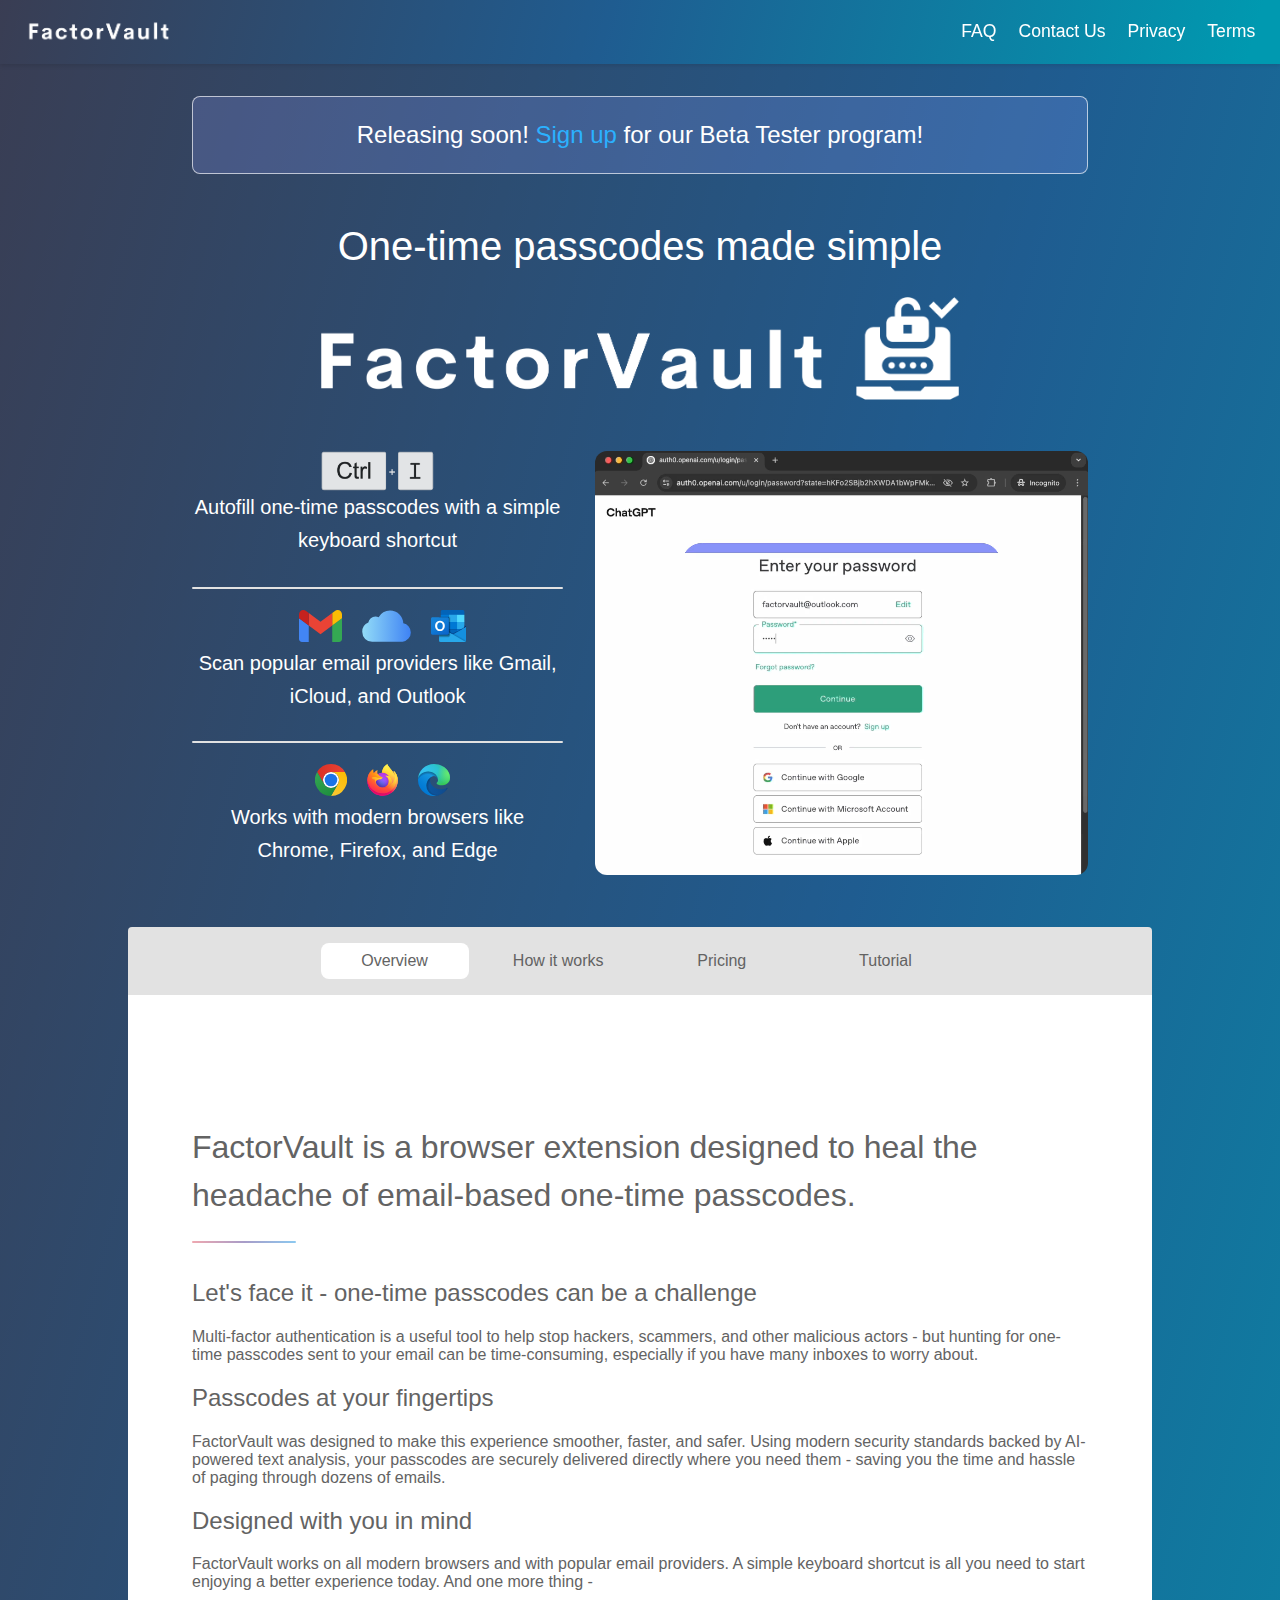
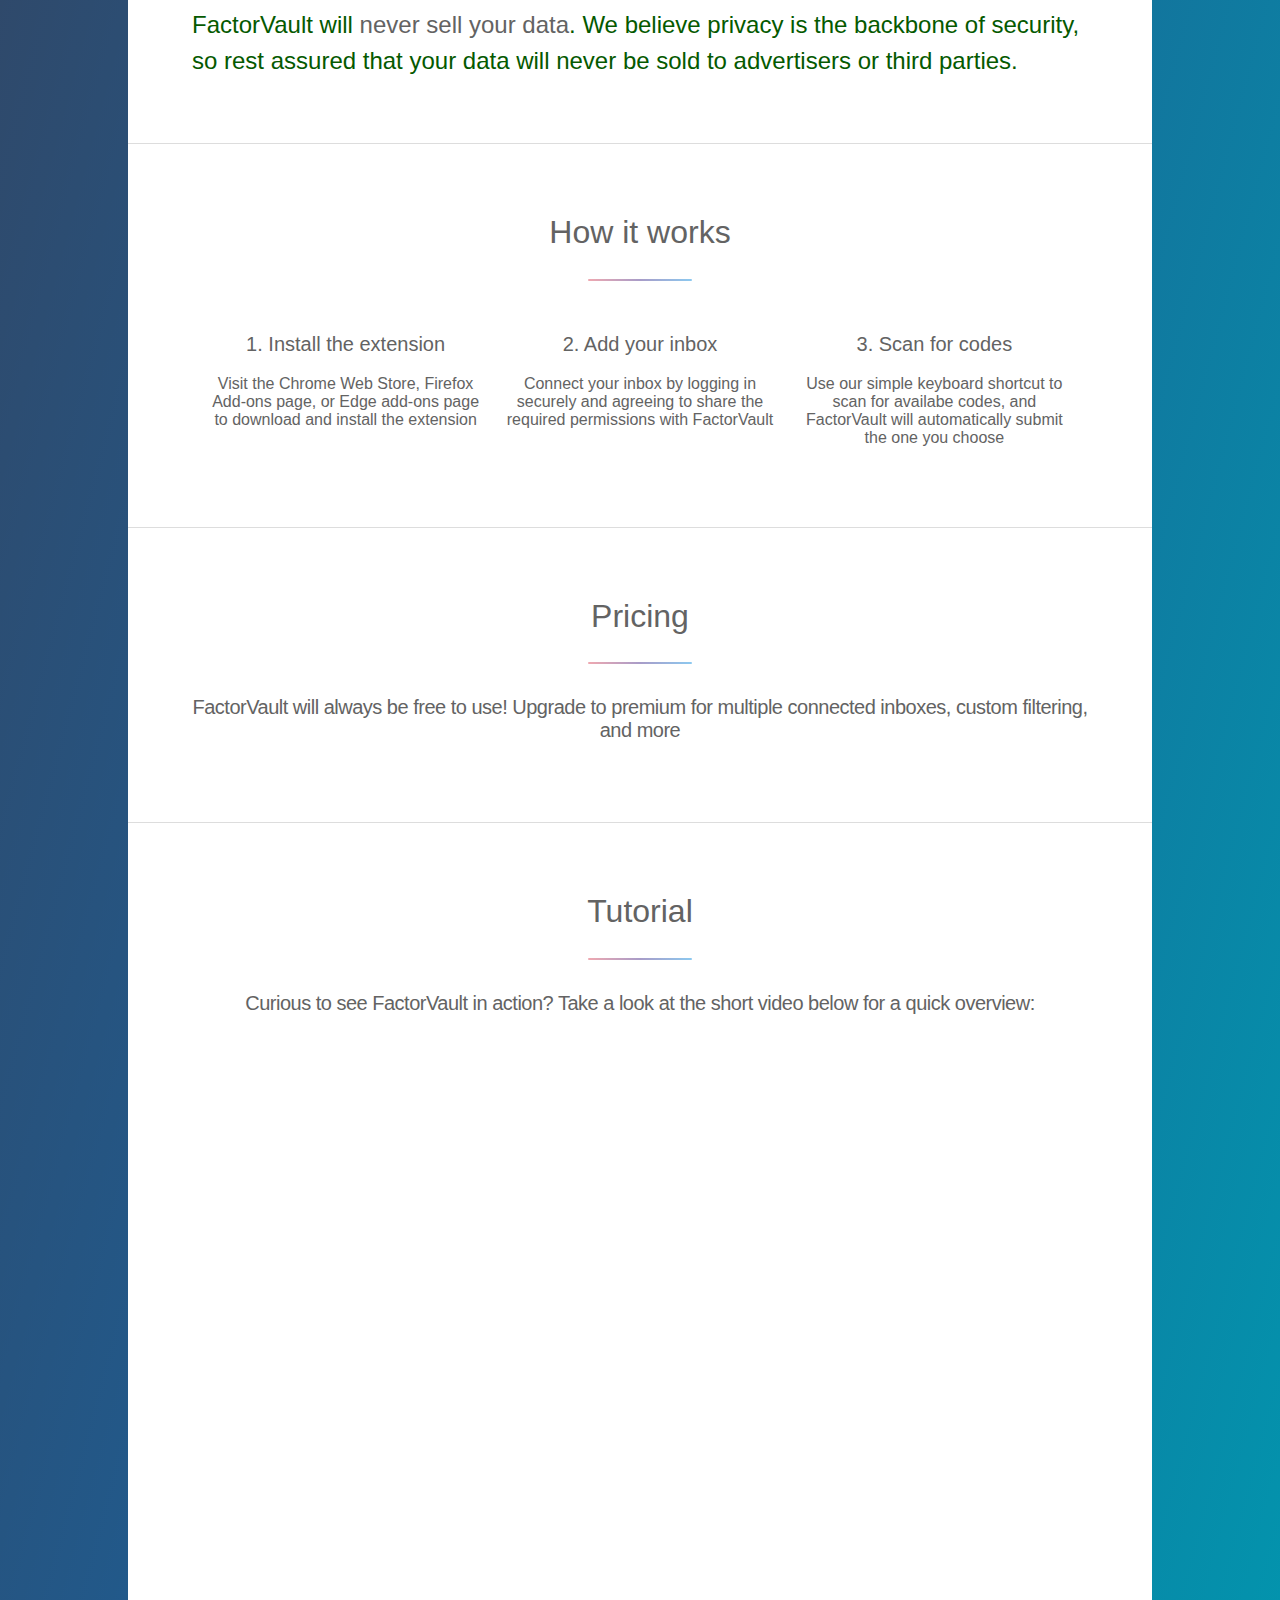
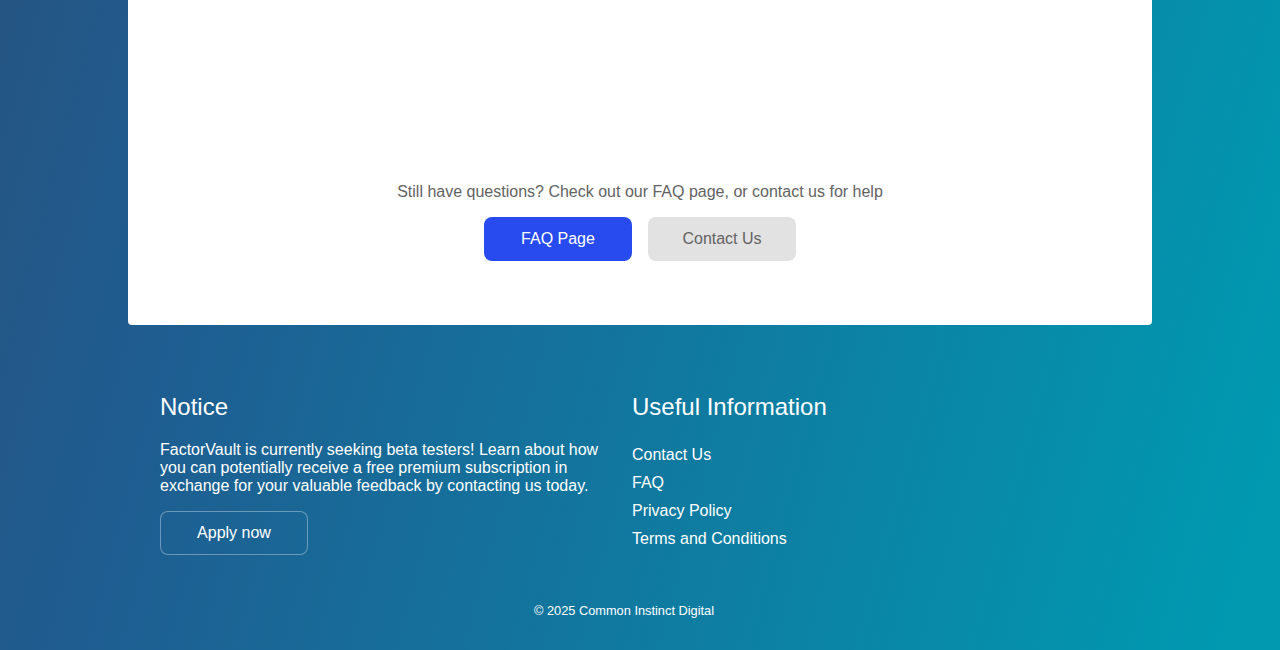
==== index.html @ 8fe02fd7 "company name change" ====
<!DOCTYPE html>
<html lang="en">
  <head>
    <title>FactorVault</title>
    <meta name="description" content="FactorVault home page" />
    <meta charset="utf-8" />
    <meta name="viewport" content="width=device-width, initial-scale=1" />
    <link rel="preconnect" href="https://js.stripe.com" />
    <link rel="stylesheet" href="assets/css/main.css" defer />
    <link
      rel="apple-touch-icon"
      sizes="180x180"
      href="./images/icons/apple-touch-icon.png"
    />
    <link
      rel="icon"
      type="image/png"
      sizes="32x32"
      href="./images/icons/favicon-32x32.png"
    />
    <link
      rel="icon"
      type="image/png"
      sizes="16x16"
      href="./images/icons/favicon-16x16.png"
    />
    <noscript
      ><link rel="stylesheet" href="assets/css/noscript.css"
    /></noscript>
  </head>
  <body class="is-preload">
    <nav id="top-nav" class="alt flex-nav">
      <div>
        <a style="border-bottom: none" href="/"
          ><img src="./images/branding/name_only.png" alt="FactorVault name"
        /></a>
      </div>
      <div class="links">
        <ul>
          <li><a href="/faq">FAQ</a></li>
          <li><a href="/contact-us">Contact Us</a></li>
          <li><a href="/privacy">Privacy</a></li>
          <li><a href="/terms">Terms</a></li>
        </ul>
      </div>
    </nav>
    <!-- Wrapper -->
    <div id="wrapper">
      <!-- Header -->
      <header id="header" class="alt">
        <div class="coming-soon">
          <h2>
            Releasing soon!
            <a href="/contact-us" style="color: #2bb1ff">Sign up</a> for our
            Beta Tester program!
          </h2>
        </div>
        <h1>One-time passcodes made simple</h1>
        <span class="logo"
          ><img
            src="./images/branding/white_transparent.png"
            alt="FactorVault logo"
        /></span>
        <div class="main-row">
          <div id="benefits" class="benefits">
            <div>
              <div class="shortcuts">
                <img
                  id="macShortcut"
                  src="./images/misc/cmd_i.png"
                  alt="mac shortcut"
                />
                <img
                  id="windowsShortcut"
                  src="./images/misc/ctrl_i.png"
                  alt="windows shortcut"
                />
              </div>
              <p>Autofill one-time passcodes with a simple keyboard shortcut</p>
            </div>
            <div class="divider"></div>
            <div>
              <ul class="icons">
                <li>
                  <img src="./images/external/gmail.svg" alt="gmail logo" />
                </li>
                <li>
                  <img src="./images/external/icloud.svg" alt="icloud logo" />
                </li>
                <li>
                  <img src="./images/external/outlook.svg" alt="outlook logo" />
                </li>
              </ul>
              <p>
                Scan popular email providers like Gmail, iCloud, and Outlook
              </p>
            </div>
            <div class="divider"></div>
            <div>
              <ul class="icons">
                <li>
                  <img src="./images/external/chrome.svg" alt="chrome logo" />
                </li>
                <li>
                  <img src="./images/external/firefox.svg" alt="firefox logo" />
                </li>
                <li>
                  <img src="./images/external/edge.svg" alt="edge logo" />
                </li>
              </ul>
              <p>Works with modern browsers like Chrome, Firefox, and Edge</p>
            </div>
          </div>
          <div class="gif-demo">
            <video autoplay loop muted playsinline>
              <source src="./images/video/demo.mp4" type="video/mp4" />
              Your browser does not support the video tag.
            </video>
          </div>
        </div>
        <div style="display: none" id="downloadCta1" class="download-cta">
          <a href="#" class="button cta-chrome">
            Download from the Chrome Web Store
            <img src="./images/external/chrome.svg" alt="chrome logo" />
          </a>
          <a href="#" class="button cta-firefox">
            Download from the Firefox Add-ons Page
            <img src="./images/external/firefox.svg" alt="firefox logo" />
          </a>
          <a href="#" class="button cta-edge">
            Download from the Edge Add-ons Page
            <img src="./images/external/edge.svg" alt="edge logo" />
          </a>
        </div>
      </header>

      <!-- Nav -->
      <nav id="nav">
        <ul>
          <li><a href="#overview" class="button active">Overview</a></li>
          <li><a href="#features" class="button">How it works</a></li>
          <li><a href="#pricing" class="button">Pricing</a></li>
          <li><a href="#tutorial" class="button">Tutorial</a></li>
        </ul>
      </nav>

      <!-- Main -->
      <div id="main">
        <!-- Introduction -->
        <section id="overview" class="main">
          <div class="spotlight">
            <div class="content">
              <header class="major">
                <h2>
                  FactorVault is a browser extension designed to heal the
                  headache of email-based one-time passcodes.
                </h2>
              </header>
              <h2>Let's face it - one-time passcodes can be a challenge</h2>
              <p>
                Multi-factor authentication is a useful tool to help stop
                hackers, scammers, and other malicious actors - but hunting for
                one-time passcodes sent to your email can be time-consuming,
                especially if you have many inboxes to worry about.
              </p>
              <h2>Passcodes at your fingertips</h2>
              <p>
                FactorVault was designed to make this experience smoother,
                faster, and safer. Using modern security standards backed by
                AI-powered text analysis, your passcodes are securely delivered
                directly where you need them - saving you the time and hassle of
                paging through dozens of emails.
              </p>
              <h2>Designed with you in mind</h2>
              <p>
                FactorVault works on all modern browsers and with popular email
                providers. A simple keyboard shortcut is all you need to start
                enjoying a better experience today. And one more thing -
              </p>
              <h2 style="color: #055900">
                FactorVault will <strong>never sell your data</strong>. We
                believe privacy is the backbone of security, so rest assured
                that your data will never be sold to advertisers or third
                parties.
              </h2>
            </div>
          </div>
        </section>

        <!-- First Section -->
        <section id="features" class="main special">
          <header class="major">
            <h2>How it works</h2>
          </header>
          <ul class="features">
            <li>
              <h3>1. Install the extension</h3>
              <p>
                Visit the Chrome Web Store, Firefox Add-ons page, or Edge
                add-ons page to download and install the extension
              </p>
            </li>
            <li>
              <h3>2. Add your inbox</h3>
              <p>
                Connect your inbox by logging in securely and agreeing to share
                the required permissions with FactorVault
              </p>
            </li>
            <li>
              <h3>3. Scan for codes</h3>
              <p>
                Use our simple keyboard shortcut to scan for availabe codes, and
                FactorVault will automatically submit the one you choose
              </p>
            </li>
          </ul>
          <footer class="major">
            <div style="display: none" id="downloadCta2" class="download-cta">
              <a href="#" class="button cta-chrome">
                Download from the Chrome Web Store
                <img src="./images/external/chrome.svg" alt="chrome logo" />
              </a>
              <a href="#" class="button cta-firefox">
                Download from the Firefox Add-ons Page
                <img src="./images/external/firefox.svg" alt="firefox logo" />
              </a>
              <a href="#" class="button cta-edge">
                Download from the Edge Add-ons Page
                <img src="./images/external/edge.svg" alt="edge logo" />
              </a>
            </div>
          </footer>
        </section>

        <!-- Second Section -->
        <section id="pricing" class="main special">
          <header class="major">
            <h2>Pricing</h2>
            <p>
              FactorVault will always be free to use! Upgrade to premium for
              multiple connected inboxes, custom filtering, and more
            </p>
          </header>
          <script
            async
            src="https://js.stripe.com/v3/pricing-table.js"
          ></script>
          <stripe-pricing-table
            title="Stripe pricing table"
            pricing-table-id="prctbl_1QtZ6V4bG9Ttxx5UaddoNvmz"
            publishable-key="pk_test_51QrmaC4bG9Ttxx5UrsSoMxN0FjQuNE9lPOVti1sDsAngOI9TyLLBibxtSs9z5xmzIjZeogZQiBmzkqkU3B8iAHhV00GJXls6dp"
          >
          </stripe-pricing-table>
        </section>

        <!-- Get Started -->
        <section id="tutorial" class="main special">
          <header class="major">
            <h2>Tutorial</h2>
            <p>
              Curious to see FactorVault in action? Take a look at the short
              video below for a quick overview:
            </p>
          </header>
          <div style="padding: 75% 0 0 0; position: relative">
            <iframe
              title="FactorVault tutorial video"
              src="https://player.vimeo.com/video/1064858541?h=9bcfed4723&amp;badge=0&amp;autopause=0&amp;player_id=0&amp;app_id=58479"
              frameborder="0"
              allow="autoplay; fullscreen; picture-in-picture; clipboard-write; encrypted-media"
              style="
                position: absolute;
                top: 0;
                left: 0;
                width: 100%;
                height: 100%;
                max-height: 600px;
              "
              title="tutorial"
            ></iframe>
          </div>
          <script src="https://player.vimeo.com/api/player.js"></script>
          <footer class="major">
            <p>
              Still have questions? Check out our FAQ page, or contact us for
              help
            </p>
            <ul class="actions special">
              <li>
                <a href="/faq" class="button primary">FAQ Page</a>
              </li>
              <li><a href="/contact-us" class="button">Contact Us</a></li>
            </ul>
          </footer>
        </section>
      </div>

      <!-- Footer -->
      <footer id="footer">
        <section>
          <h2>Notice</h2>
          <p>
            FactorVault is currently seeking beta testers! Learn about how you
            can potentially receive a free premium subscription in exchange for
            your valuable feedback by contacting us today.
          </p>
          <ul class="actions">
            <li><a href="/contact-us" class="button">Apply now</a></li>
          </ul>
        </section>
        <section>
          <h2>Useful Information</h2>
          <dl class="alt">
            <dd></dd>
            <dt><a href="/contact-us">Contact Us</a></dt>
            <dd></dd>
            <dt><a href="/faq">FAQ</a></dt>
            <dd></dd>
            <dt><a href="/privacy">Privacy Policy</a></dt>
            <dd></dd>
            <dt><a href="/terms">Terms and Conditions</a></dt>
          </dl>
          <!-- <ul class="icons">
            <li>
              <a href="#" class="icon brands fa-twitter alt"
                ><span class="label">Twitter</span></a
              >
            </li>
            <li>
              <a href="#" class="icon brands fa-facebook-f alt"
                ><span class="label">Facebook</span></a
              >
            </li>
            <li>
              <a href="#" class="icon brands fa-instagram alt"
                ><span class="label">Instagram</span></a
              >
            </li>
            <li>
              <a href="#" class="icon brands fa-github alt"
                ><span class="label">GitHub</span></a
              >
            </li>
            <li>
              <a href="#" class="icon brands fa-dribbble alt"
                ><span class="label">Dribbble</span></a
              >
            </li>
          </ul> -->
        </section>
        <p class="copyright">&copy; 2025 Common Instinct Digital</p>
      </footer>
    </div>

    <!-- Scripts -->
    <script src="assets/js/jquery.min.js"></script>
    <script src="assets/js/jquery.scrollex.min.js"></script>
    <script src="assets/js/jquery.scrolly.min.js"></script>
    <script src="assets/js/browser.min.js"></script>
    <script src="assets/js/breakpoints.min.js"></script>
    <script src="assets/js/util.js"></script>
    <script src="assets/js/main.js"></script>
  </body>
</html>
---- assets/css/main.css ----
*,
:after,
:before {
  box-sizing: inherit;
}

body {
  background: linear-gradient(-255deg,
      rgba(6, 21, 34, 0.5019607843) -3.35%,
      rgba(147, 158, 255, 0.2196078431) -1.21%,
      rgba(29, 151, 255, 0.5019607843) 47.41%,
      #0099b0 97.48%),
    #212121;
  line-height: 1;
  -webkit-text-size-adjust: none;
  -ms-overflow-style: scrollbar;
}

html {
  box-sizing: border-box;
}

body {
  font-family: "Roboto", Helvetica, sans-serif !important;
  background-color: #212121;
  background: linear-gradient(-255deg,
      rgba(6, 21, 34, 0.5019607843) -3.35%,
      rgba(147, 158, 255, 0.2196078431) -1.21%,
      rgba(29, 151, 255, 0.5019607843) 47.41%,
      #0099b0 97.48%),
    #212121;
}

body {
  color: rgba(255, 255, 255, 0.65);
}

body,
input,
select,
textarea {
  font-family: "Roboto", Helvetica, sans-serif;
  font-size: 14pt;
  font-weight: 300;
  line-height: 1.65;
}

::-webkit-input-placeholder {
  opacity: 1;
  color: rgba(255, 255, 255, 0.5) !important;
}

input,
select,
textarea {
  -moz-appearance: none;
  -webkit-appearance: none;
  -ms-appearance: none;
  appearance: none;
  color: #ffffff;
}

form {
  margin: 0 0 2em 0;
}

label {
  display: block;
  font-size: 0.9em;
  font-weight: 400;
  margin: 0 0 1em 0;
}

input[type="email"],
input[type="password"],
input[type="text"],
select,
textarea {
  -moz-appearance: none;
  -webkit-appearance: none;
  -ms-appearance: none;
  appearance: none;
  border-radius: 8px;
  border: solid 1px;
  color: inherit;
  display: block;
  outline: 0;
  padding: 0 1em;
  text-decoration: none;
  width: 100%;
}

input[type="email"]:invalid,
input[type="password"]:invalid,
input[type="text"]:invalid,
select:invalid,
textarea:invalid {
  box-shadow: none;
}

select {
  background-size: 1.25rem;
  background-repeat: no-repeat;
  background-position: calc(100% - 1rem) center;
  padding-right: 2.75em;
  text-overflow: ellipsis;
}

input[type="email"],
input[type="password"],
input[type="text"],
select {
  height: 2em;
}

textarea {
  padding: 0.75em 1em;
}

label {
  color: #ffffff;
}

input[type="email"],
input[type="password"],
input[type="text"],
select,
textarea {
  background-color: rgba(255, 255, 255, 0.075);
  border-color: rgba(255, 255, 255, 0.35);
}

select {
  background-image: url("data:image/svg+xml;charset=utf8,%3Csvg xmlns='http://www.w3.org/2000/svg' width='40' height='40' preserveAspectRatio='none' viewBox='0 0 40 40'%3E%3Cpath d='M9.4,12.3l10.4,10.4l10.4-10.4c0.2-0.2,0.5-0.4,0.9-0.4c0.3,0,0.6,0.1,0.9,0.4l3.3,3.3c0.2,0.2,0.4,0.5,0.4,0.9 c0,0.4-0.1,0.6-0.4,0.9L20.7,31.9c-0.2,0.2-0.5,0.4-0.9,0.4c-0.3,0-0.6-0.1-0.9-0.4L4.3,17.3c-0.2-0.2-0.4-0.5-0.4-0.9 c0-0.4,0.1-0.6,0.4-0.9l3.3-3.3c0.2-0.2,0.5-0.4,0.9-0.4S9.1,12.1,9.4,12.3z' fill='rgba(255, 255, 255, 0.35)' /%3E%3C/svg%3E");
}

select option {
  color: #ffffff;
  background: #935d8c;
}

#main input,
#main label,
#main select,
#main textarea {
  color: #636363;
}

#main label {
  padding: 10px;
}

#main input[type="email"],
#main input[type="password"],
#main input[type="text"],
#main select,
#main textarea {
  background-color: rgba(222, 222, 222, 0.25);
  border-color: #dddddd;
}

#main select {
  background-image: url("data:image/svg+xml;charset=utf8,%3Csvg xmlns='http://www.w3.org/2000/svg' width='40' height='40' preserveAspectRatio='none' viewBox='0 0 40 40'%3E%3Cpath d='M9.4,12.3l10.4,10.4l10.4-10.4c0.2-0.2,0.5-0.4,0.9-0.4c0.3,0,0.6,0.1,0.9,0.4l3.3,3.3c0.2,0.2,0.4,0.5,0.4,0.9 c0,0.4-0.1,0.6-0.4,0.9L20.7,31.9c-0.2,0.2-0.5,0.4-0.9,0.4c-0.3,0-0.6-0.1-0.9-0.4L4.3,17.3c-0.2-0.2-0.4-0.5-0.4-0.9 c0-0.4,0.1-0.6,0.4-0.9l3.3-3.3c0.2-0.2,0.5-0.4,0.9-0.4S9.1,12.1,9.4,12.3z' fill='%23dddddd' /%3E%3C/svg%3E");
}

#main select option {
  color: #636363;
  background: #ffffff;
}

#main ::-webkit-input-placeholder {
  color: rgba(99, 99, 99, 0.25) !important;
}

h1 a,
h2 a,
h3 a,
h4 a,
h5 a,
h6 a {
  color: inherit;
  text-decoration: none;
}

hr {
  border: 0;
  border-bottom: solid 1px;
  margin: 2em 0;
  border-bottom-color: rgba(255, 255, 255, 0.35);
}

ol {
  list-style: decimal;
  margin: 0 0 2em 0;
  padding-left: 1.25em;
}

ol li {
  padding-left: 0.25em;
}

#header {
  text-align: center;
}

#top-nav {
  -moz-transition: background-color 0.2s ease, border-top-left-radius 0.2s ease,
    border-top-right-radius 0.2s ease, padding 0.2s ease;
  -webkit-transition: background-color 0.2s ease,
    border-top-left-radius 0.2s ease, border-top-right-radius 0.2s ease,
    padding 0.2s ease;
  -ms-transition: background-color 0.2s ease, border-top-left-radius 0.2s ease,
    border-top-right-radius 0.2s ease, padding 0.2s ease;
  transition: background-color 0.2s ease, border-top-left-radius 0.2s ease,
    border-top-right-radius 0.2s ease, padding 0.2s ease;
}

#top-nav.flex-nav {
  background: linear-gradient(-255deg,
      rgba(6, 21, 34, 0.5019607843) -3.35%,
      rgba(147, 158, 255, 0.2196078431) -1.21%,
      rgba(29, 151, 255, 0.5019607843) 47.41%,
      #0099b0 97.48%),
    #212121;
}

#main hr {
  border-bottom-color: #dddddd;
}

a,
abbr,
acronym,
address,
applet,
article,
aside,
audio,
b,
big,
blockquote,
body,
canvas,
caption,
center,
cite,
code,
dd,
del,
details,
dfn,
div,
dl,
dt,
em,
embed,
fieldset,
figcaption,
figure,
footer,
form,
h1,
h2,
h3,
h4,
h5,
h6,
header,
hgroup,
html,
i,
iframe,
img,
ins,
kbd,
label,
legend,
li,
mark,
menu,
nav,
object,
ol,
output,
p,
pre,
q,
ruby,
s,
samp,
section,
small,
span,
strike,
strong,
sub,
summary,
sup,
table,
tbody,
td,
tfoot,
th,
thead,
time,
tr,
tt,
u,
ul,
var,
video {
  margin: 0;
  padding: 0;
  border: 0;
  font-size: 100%;
  font: inherit;
  vertical-align: baseline;
}

ul.actions.special {
  -moz-justify-content: center;
  -webkit-justify-content: center;
  -ms-justify-content: center;
  justify-content: center;
  width: 100%;
  margin-left: 0;
}

ul.actions.special li:first-child,
ul.icons {
  padding-left: 0;
}

ul.icons {
  cursor: default;
  list-style: none;
}

ul.icons li {
  display: inline-block;
  padding: 0 0.65em 0 0;
}

ul.icons li:last-child {
  padding-right: 0 !important;
}

header.major {
  margin-bottom: 3em;
}

header.major h2 {
  font-size: 2em;
}

header.major h2:after {
  display: block;
  content: "";
  width: 3.25em;
  height: 2px;
  margin: 0.7em 0 1em 0;
  border-radius: 2px;
}

article.special header.major h2:after,
section.special header.major h2:after {
  margin-left: auto;
  margin-right: auto;
}

header.major p {
  font-size: 1.25em;
  letter-spacing: -0.025em;
}

footer.major {
  margin-top: 3em;
}

header.major h2:after {
  background-color: rgba(255, 255, 255, 0.35);
}

#header .coming-soon {
  padding: 20px;
  border-radius: 0.5em;
  border: 1px solid;
  margin-top: -4em;
  background-color: #939eff38;
  margin-bottom: 3em;
}

#header .coming-soon h2 {
  margin: 0;
}

#header.alt .logo {
  display: flex;
  justify-content: center;
  margin: 0 0 1.5em 0;
}

#header.alt .logo img {
  display: block;
  margin: 0 auto;
  max-width: 75%;
  min-width: 300px;
}

#header.alt .main-row {
  display: flex;
  justify-content: center;
  gap: 2em;
  flex-wrap: wrap-reverse;
  flex-direction: row;
}

#header.alt .main-row .gif-demo {
  flex: 1 1 calc(55% - 2em);
  min-width: 320px;
  max-height: 550px;
  max-width: 550px;
  height: 100%;
}

#header.alt .main-row .gif-demo video {
  border-radius: 0.75em;
  width: 100%;
}

#header.alt div.benefits {
  display: flex;
  justify-content: space-evenly;
  gap: 1rem;
  flex-direction: column;
  flex: 0 1 calc(45% - 2em);
  min-width: 300px;
}

#header.alt div.benefits div {
  flex: 1 1 30%;
}

#header.alt div.benefits div.divider {
  height: 2px;
  background-color: #e2e2e2;
  border-radius: 5px;
  flex: 0 0 2px;
}

#header.alt div.benefits div div.shortcuts {
  display: flex;
  align-items: center;
  justify-content: center;
  border-radius: 0.25em;
  color: #636363;
  justify-self: center;
}

#header.alt div.benefits div div.shortcuts img {
  height: 2.5em;
}

#header.alt div.benefits div ul.icons {
  margin: 0;
  display: flex;
  align-items: center;
  justify-content: center;
}

#header.alt div.benefits div ul li {
  display: flex;
  padding: 5px 10px;
}

#header.alt div.benefits div ul li img {
  height: 2em;
}

#header.alt div.benefits div p {
  margin: 0;
  line-height: 1.65em;
  color: #ffffff;
}

#nav {
  -moz-transition: background-color 0.2s ease, border-top-left-radius 0.2s ease,
    border-top-right-radius 0.2s ease, padding 0.2s ease;
  -webkit-transition: background-color 0.2s ease,
    border-top-left-radius 0.2s ease, border-top-right-radius 0.2s ease,
    padding 0.2s ease;
  -ms-transition: background-color 0.2s ease, border-top-left-radius 0.2s ease,
    border-top-right-radius 0.2s ease, padding 0.2s ease;
  transition: background-color 0.2s ease, border-top-left-radius 0.2s ease,
    border-top-right-radius 0.2s ease, padding 0.2s ease;
  background-color: #e2e2e2;
  z-index: 999;
  position: sticky;
  top: calc(4em - 4px);
  width: 100%;
  padding: 1em;
  border-top-left-radius: 0.25em;
  border-top-right-radius: 0.25em;
  cursor: default;
  text-align: center;
}

#nav+#main {
  padding-top: 4.25em;
}

#nav ul {
  margin: 0;
  padding: 0;
  list-style: none;
}

#nav ul li {
  -moz-transition: margin 0.2s ease;
  -webkit-transition: margin 0.2s ease;
  -ms-transition: margin 0.2s ease;
  transition: margin 0.2s ease;
  display: inline-block;
  margin: 0 0.35em;
  padding: 0;
  vertical-align: middle;
}

#nav ul li a {
  -moz-transition: font-size 0.2s ease;
  -webkit-transition: font-size 0.2s ease;
  -ms-transition: font-size 0.2s ease;
  transition: font-size 0.2s ease;
  display: inline-block;
  height: 2.25em;
  line-height: 2.25em;
  padding: 0 0.5em;
  border: 0;
  border-radius: 8px;
  box-shadow: inset 0 0 0 1px transparent;
  color: #636363 !important;
}

#nav ul li a.button:hover {
  background-color: rgba(255, 255, 255, 0.25);
  text-decoration: none;
}

#nav ul li a.active {
  background-color: #ffffff;
  box-shadow: none;
}

@media screen and (max-width: 360px) {
  #nav ul li a {
    min-width: unset;
  }
}

#main .button,
#main button,
#main input[type="button"],
#main input[type="reset"],
#main input[type="submit"] {
  background-color: #e2e2e2;
  box-shadow: none;
  color: #636363 !important;
  cursor: pointer;
}

#main .button.primary,
#main button.primary,
#main input[type="button"].primary,
#main input[type="reset"].primary,
#main input[type="submit"].primary {
  background-color: #274bee;
  color: #ffffff !important;
  box-shadow: none;
}

#main .button.primary:hover {
  background-color: #274bee9e;
}

#main .button:hover {
  background-color: #e2e2e280;
  text-decoration: none;
}

#main button:hover {
  background-color: #e2e2e280;
}

#main header.major h2:after {
  background-color: #dddddd;
  background-image: linear-gradient(90deg, #efa8b0, #a89cc8, #8cc9f0);
}

table {
  border-collapse: collapse;
  border-spacing: 0;
  margin: 0 0 2em 0;
  width: 100%;
}

table tbody tr {
  border: solid 1px;
  border-left: 0;
  border-right: 0;
}

table td {
  padding: 0.75em 0.75em;
}

table tbody tr {
  border-color: rgba(255, 255, 255, 0.35);
}

table tbody tr:nth-child(odd) {
  background-color: rgba(255, 255, 255, 0.075);
}

#main table tbody tr {
  border-color: #dddddd;
}

#main table tbody tr:nth-child(odd) {
  background-color: rgba(222, 222, 222, 0.25);
}

article,
aside,
details,
figcaption,
figure,
footer,
header,
hgroup,
menu,
nav,
section {
  display: block;
}

ol {
  padding: 10px;
  margin-left: 1.5em;
}

a {
  -moz-transition: color 0.2s ease, border-bottom 0.2s ease;
  -webkit-transition: color 0.2s ease, border-bottom 0.2s ease;
  -ms-transition: color 0.2s ease, border-bottom 0.2s ease;
  transition: color 0.2s ease, border-bottom 0.2s ease;
  text-decoration: none;
  color: inherit;
}

a:hover {
  border-bottom-color: transparent;
}

b,
strong {
  font-weight: 400;
}

p {
  margin: 1em 0;
}

h1,
h2,
h3,
h4,
h5,
h6 {
  font-weight: 300;
  line-height: 1.5;
  margin: 0 0 0.7em 0;
}

h1 {
  font-size: 2.5em;
  line-height: 1.2;
}

h2 {
  font-size: 1.5em;
}

h3 {
  font-size: 1.25em;
}

a:hover,
b,
h1,
h2,
h3,
h4,
h5,
h6,
strong {
  color: #ffffff;
}

a:hover {
  text-decoration: underline;
}

ul {
  list-style: disc;
  margin: 0 0 2em 0;
  padding-left: 1em;
}

ul li {
  padding-left: 0.5em;
}

ul.actions.special {
  flex-wrap: wrap;
  padding: 0;
  gap: 1em;
}

ul.actions.special li {
  padding: 0;
}

dl {
  margin: 0 0 2em 0;
}

dl dt {
  display: block;
  font-weight: 400;
  margin: 0 0 1em 0;
}

dl dd {
  margin-left: 2em;
}

dl.alt dt {
  display: block;
  margin: 0;
  clear: left;
  float: left;
}

dl.alt dd {
  margin: 0 0 0.85em 5.5em;
}

dl.alt:after {
  content: "";
  display: block;
  clear: both;
}

dl dt {
  color: #ffffff;
  padding: 5px 0;
}

ul.actions {
  display: flex;
  cursor: default;
  list-style: none;
  margin-left: -1em;
  padding-left: 0;
}

ul.actions li {
  padding: 0 0 0 1em;
  vertical-align: middle;
}

#header,
article.special,
section.special {
  text-align: center;
}

#header {
  padding: 5em 5em 1em 5em;
}

#header h1 {
  margin: 0 0 0.25em 0;
}

#header p {
  font-size: 1.25em;
}

#header.alt {
  padding: 1em 5em 0 5em;
}

#header.alt h1 {
  font-size: 2.5em;
}

#header.alt {
  padding: 6em 4em 3em 4em;
}

#top-nav {
  -moz-transition: background-color 0.2s ease, border-top-left-radius 0.2s ease,
    border-top-right-radius 0.2s ease, padding 0.2s ease;
  -webkit-transition: background-color 0.2s ease,
    border-top-left-radius 0.2s ease, border-top-right-radius 0.2s ease,
    padding 0.2s ease;
  -ms-transition: background-color 0.2s ease, border-top-left-radius 0.2s ease,
    border-top-right-radius 0.2s ease, padding 0.2s ease;
  transition: background-color 0.2s ease, border-top-left-radius 0.2s ease,
    border-top-right-radius 0.2s ease, padding 0.2s ease;
  background-color: #f7f7f7;
  z-index: 1000;
  top: 72px;
  width: 100%;
  cursor: default;
  text-align: center;
}

#top-nav ul {
  margin: 0;
  padding: 0;
  list-style: none;
}

#top-nav ul li {
  -moz-transition: margin 0.2s ease;
  -webkit-transition: margin 0.2s ease;
  -ms-transition: margin 0.2s ease;
  transition: margin 0.2s ease;
  display: inline-block;
  margin: 0 0.35em;
  padding: 0;
  vertical-align: middle;
}

#top-nav ul li a {
  -moz-transition: font-size 0.2s ease;
  -webkit-transition: font-size 0.2s ease;
  -ms-transition: font-size 0.2s ease;
  transition: font-size 0.2s ease;
  display: inline-block;
  height: 2.25em;
  line-height: 2.25em;
  padding: 0 0.5em;
  border: 0;
  border-radius: 8px;
  box-shadow: inset 0 0 0 1px transparent;
  color: #636363;
}

#top-nav.alt {
  position: fixed;
  top: 0;
  padding: 0.5em 1em;
  border-top-left-radius: 0;
  border-top-right-radius: 0;
  z-index: 10000;
}

#top-nav.alt ul li {
  margin: 0;
}

#top-nav.alt ul li a {
  min-width: unset;
  font-size: 1.1em;
}

#top-nav.flex-nav {
  position: fixed;
  top: 0;
  left: 0;
  height: 4em;
  width: 100%;
  z-index: 1000;
  padding: 1rem;
  display: flex;
  justify-content: space-between;
  align-items: center;
  box-shadow: 0 2px 4px rgba(0, 0, 0, 0.1);
  background: linear-gradient(-255deg,
      rgba(6, 21, 34, 0.5019607843) -3.35%,
      rgba(147, 158, 255, 0.22) -1.21%,
      rgba(29, 151, 255, 0.5019607843) 47.41%,
      #0099b0 97.48%),
    #212121;
}

#top-nav.flex-nav div {
  display: flex;
  flex-wrap: wrap;
  justify-content: space-around;
}

@media screen and (max-width: 515px) {
  #top-nav.flex-nav div.links {
    display: none;
  }
}

#top-nav.flex-nav div a img {
  max-height: 2em;
  padding: 0 10px;
}

#top-nav.flex-nav div ul li a {
  -moz-transition: font-size 0.2s ease;
  -webkit-transition: font-size 0.2s ease;
  -ms-transition: font-size 0.2s ease;
  transition: font-size 0.2s ease;
  display: flex;
  align-items: center;
  height: 2.25em;
  line-height: 2.25em;
  padding: 0 0.5em;
  border: 0;
  border-radius: 8px;
  box-shadow: inset 0 0 0 1px transparent;
  color: white;
}

#contact div.row div.col-6 {
  min-width: 200px;
}

#contact select {
  min-width: 200px;
  width: 40%;
}

#contact ul.actions {
  flex-wrap: wrap;
  gap: 1em
}

#main {
  background-color: #ffffff;
  border-radius: 0.25em;
  margin-top: -4px;
}

#main,
#main b,
#main h1,
#main h2,
#main h3,
#main h4,
#main h5,
#main h6,
#main strong {
  color: #636363;
}

#main>.main {
  padding: 6em 5em 3em 5em;
  border-top: solid 1px #dddddd;
}

#main>.main:first-child {
  border-top: 0;
}

#footer {
  display: flex;
  -moz-flex-wrap: wrap;
  -webkit-flex-wrap: wrap;
  -ms-flex-wrap: wrap;
  flex-wrap: wrap;
  padding: 5em 5em 1em 5em;
  width: calc(100% + 2em);
  margin: 0 0 0em -2em;
  gap: 1em;
}

#footer p {
  color: #ffffff;
}

#footer>* {
  flex: 1 1 calc(50% - 1em);
  min-width: 250px;
}

#footer .copyright {
  width: 100%;
  margin: 0;
  font-size: 0.8em;
  text-align: center;
}

#footer .button:hover {
  text-decoration: none;
  background-color: #e2e2e22e;
}

#wrapper {
  width: 64em;
  max-width: calc(100% - 4em);
  margin: 0 auto;
  margin-top: 4em;
}

.button,
button,
input[type="button"],
input[type="reset"],
input[type="submit"] {
  -webkit-transition: background-color 0.2s ease-in-out, color 0.2s ease-in-out;
  transition: background-color 0.2s ease-in-out, color 0.2s ease-in-out;
}

.row {
  display: flex;
  flex-wrap: wrap;
  box-sizing: border-box;
  align-items: stretch;
}

.row>.col-6 {
  width: 50%;
}

.row>.col-12 {
  width: 100%;
}

.row>* {
  box-sizing: border-box;
}

.row.gtr-uniform>*> :last-child {
  margin-bottom: 0;
}

.row {
  margin-top: 0;
  margin-left: -1.5em;
}

.row>* {
  padding: 0 0 0 1.5em;
}

.row.gtr-uniform {
  margin-top: -1.5em;
}

.row.gtr-uniform>* {
  padding-top: 1.5em;
}

.button.primary,
button.primary,
input[type="button"].primary,
input[type="reset"].primary,
input[type="submit"].primary {
  background-color: #8cc9f0;
  color: #ffffff !important;
  box-shadow: none;
}

.button,
button,
input[type="button"],
input[type="reset"],
input[type="submit"] {
  -moz-appearance: none;
  -webkit-appearance: none;
  -ms-appearance: none;
  appearance: none;
  -moz-transition: background-color 0.2s ease-in-out, color 0.2s ease-in-out;
  -webkit-transition: background-color 0.2s ease-in-out, color 0.2s ease-in-out;
  -ms-transition: background-color 0.2s ease-in-out, color 0.2s ease-in-out;
  transition: background-color 0.2s ease-in-out, color 0.2s ease-in-out;
  border-radius: 8px;
  border: 0;
  cursor: pointer;
  display: inline-block;
  font-weight: 300;
  height: 2.75em;
  line-height: 2.75em;
  min-width: 9.25em;
  padding: 0 1.5em;
  text-align: center;
  text-decoration: none;
  white-space: nowrap;
  background-color: transparent;
  box-shadow: inset 0 0 0 1px rgba(255, 255, 255, 0.35);
  color: #ffffff !important;
}

.features {
  display: flex;
  -moz-flex-wrap: wrap;
  -webkit-flex-wrap: wrap;
  -ms-flex-wrap: wrap;
  flex-wrap: wrap;
  -moz-justify-content: center;
  -webkit-justify-content: center;
  -ms-justify-content: center;
  justify-content: center;
  width: calc(100% + 2em);
  margin: 0 0 3em -1em;
  padding: 0;
  list-style: none;
  gap: 1em;
}

.features li {
  flex: 0 1 30%;
  min-width: 250px;
  margin-top: 3em;
  padding: 0;
}

.features li:first-child,
.features li:nth-child(2),
.features li:nth-child(3) {
  margin-top: 0;
}

.features li> :last-child {
  margin-bottom: 0;
}

.spotlight {
  display: flex;
  -moz-align-items: center;
  -webkit-align-items: center;
  -ms-align-items: center;
  align-items: center;
  margin: 0 0 2em 0;
}

.spotlight .content {
  -moz-flex: 1;
  -webkit-flex: 1;
  -ms-flex: 1;
  flex: 1;
}

.spotlight .content> :last-child {
  margin-bottom: 0;
}

.spotlight .content header.major {
  margin: 0 0 2em 0;
}

.download-cta {
  padding: 2em;
  margin-top: 15px;
}

.download-cta a {
  display: flex;
  align-items: center;
  justify-content: center;
  width: fit-content;
  height: 3.5em;
  margin: 0 auto;
}

.download-cta a:hover {
  text-decoration: none;
  background-color: #e2e2e22e;
}

.download-cta a img {
  height: 2.5em;
  padding: 0 15px;
}

@media screen and (max-width: 1680px) {
  .row {
    display: flex;
    flex-wrap: wrap;
    box-sizing: border-box;
    align-items: stretch;
  }
}

@media screen and (max-width: 1280px) {
  .row {
    display: flex;
    flex-wrap: wrap;
    box-sizing: border-box;
    align-items: stretch;
  }
}

@media screen and (max-width: 1680px) {

  body,
  input,
  select,
  textarea {
    font-size: 14pt;
  }
}

@media screen and (max-width: 1280px) {

  body,
  input,
  select,
  textarea {
    font-size: 12pt;
  }

  #header {
    padding: 4em 4em 0.1em 4em;
  }

  #footer,
  #main>.main {
    padding: 4em 4em 2em 4em;
  }
}
---- assets/css/noscript.css ----
/*
	Stellar by HTML5 UP
	html5up.net | @ajlkn
	Free for personal and commercial use under the CCA 3.0 license (html5up.net/license)
*/

/* Header */

	body.is-preload #header.alt > * {
		opacity: 1;
	}

	body.is-preload #header.alt .logo {
		-moz-transform: none;
		-webkit-transform: none;
		-ms-transform: none;
		transform: none;
	}
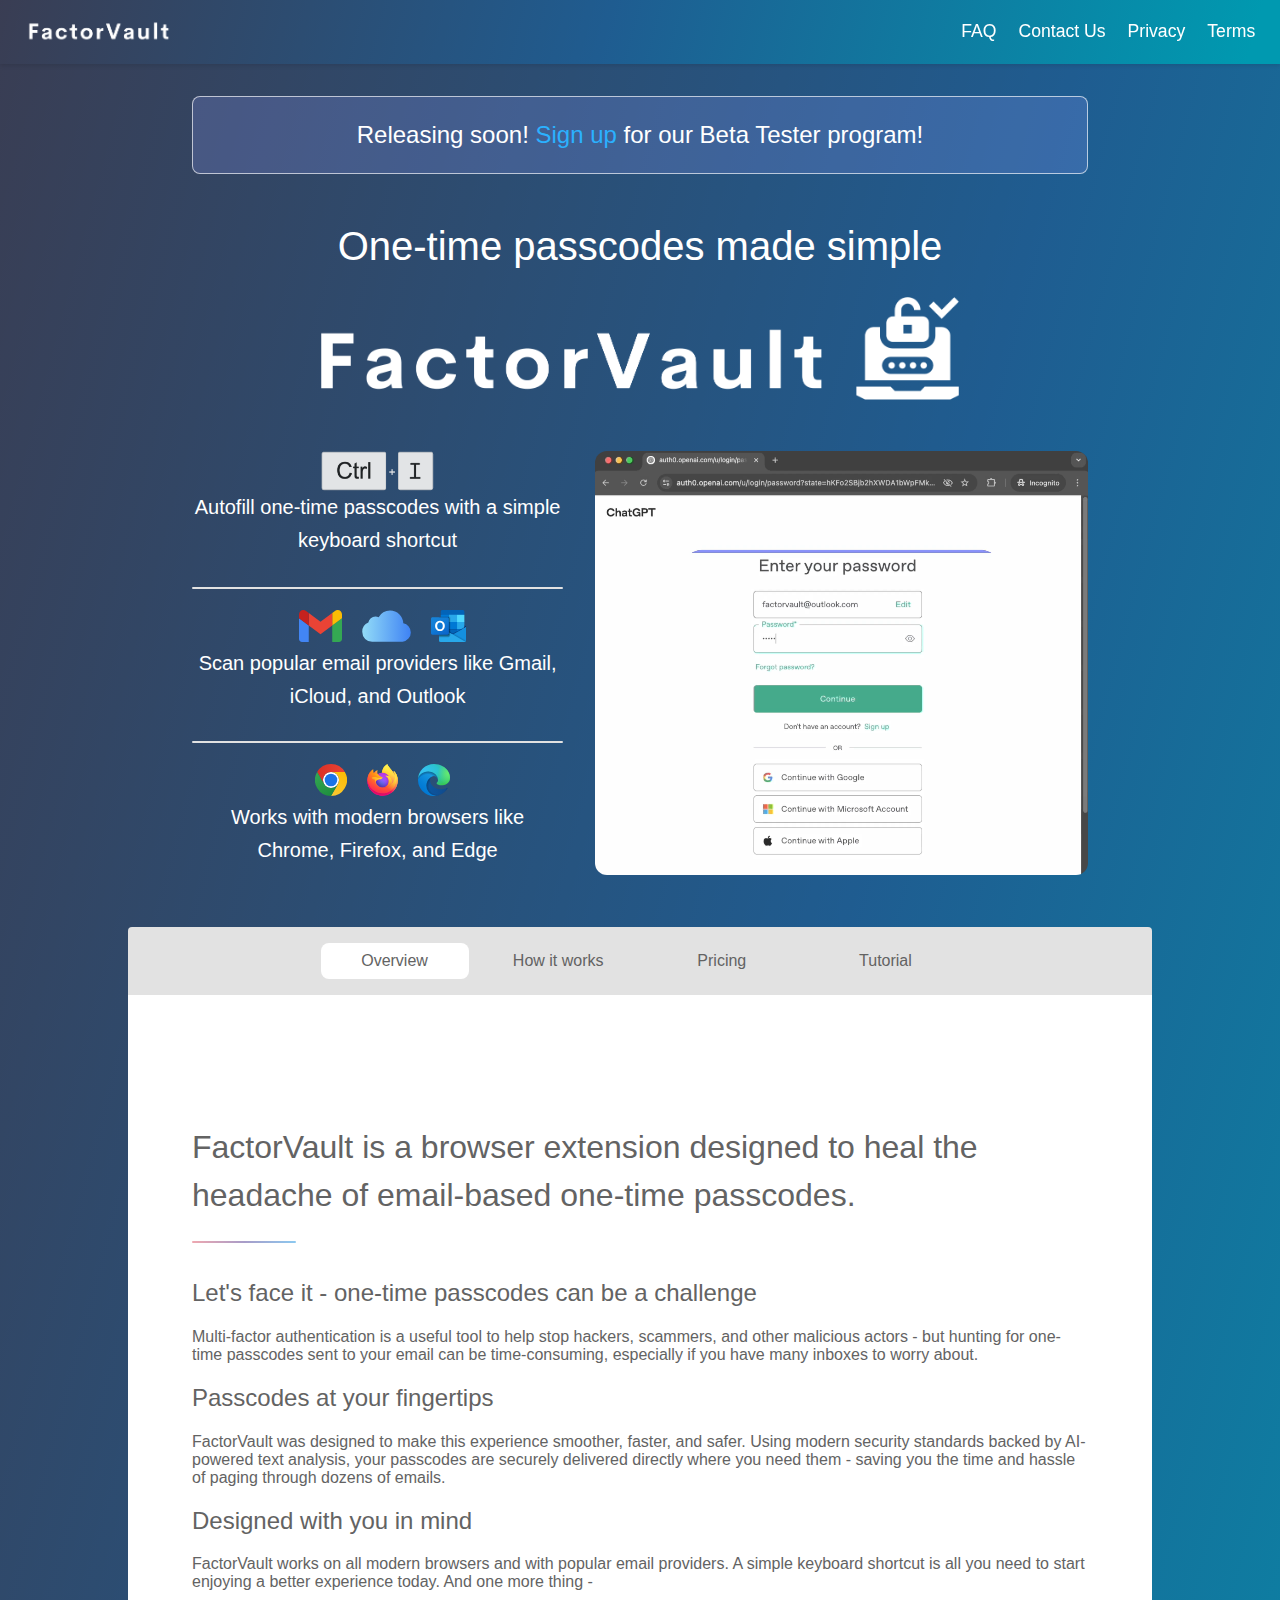
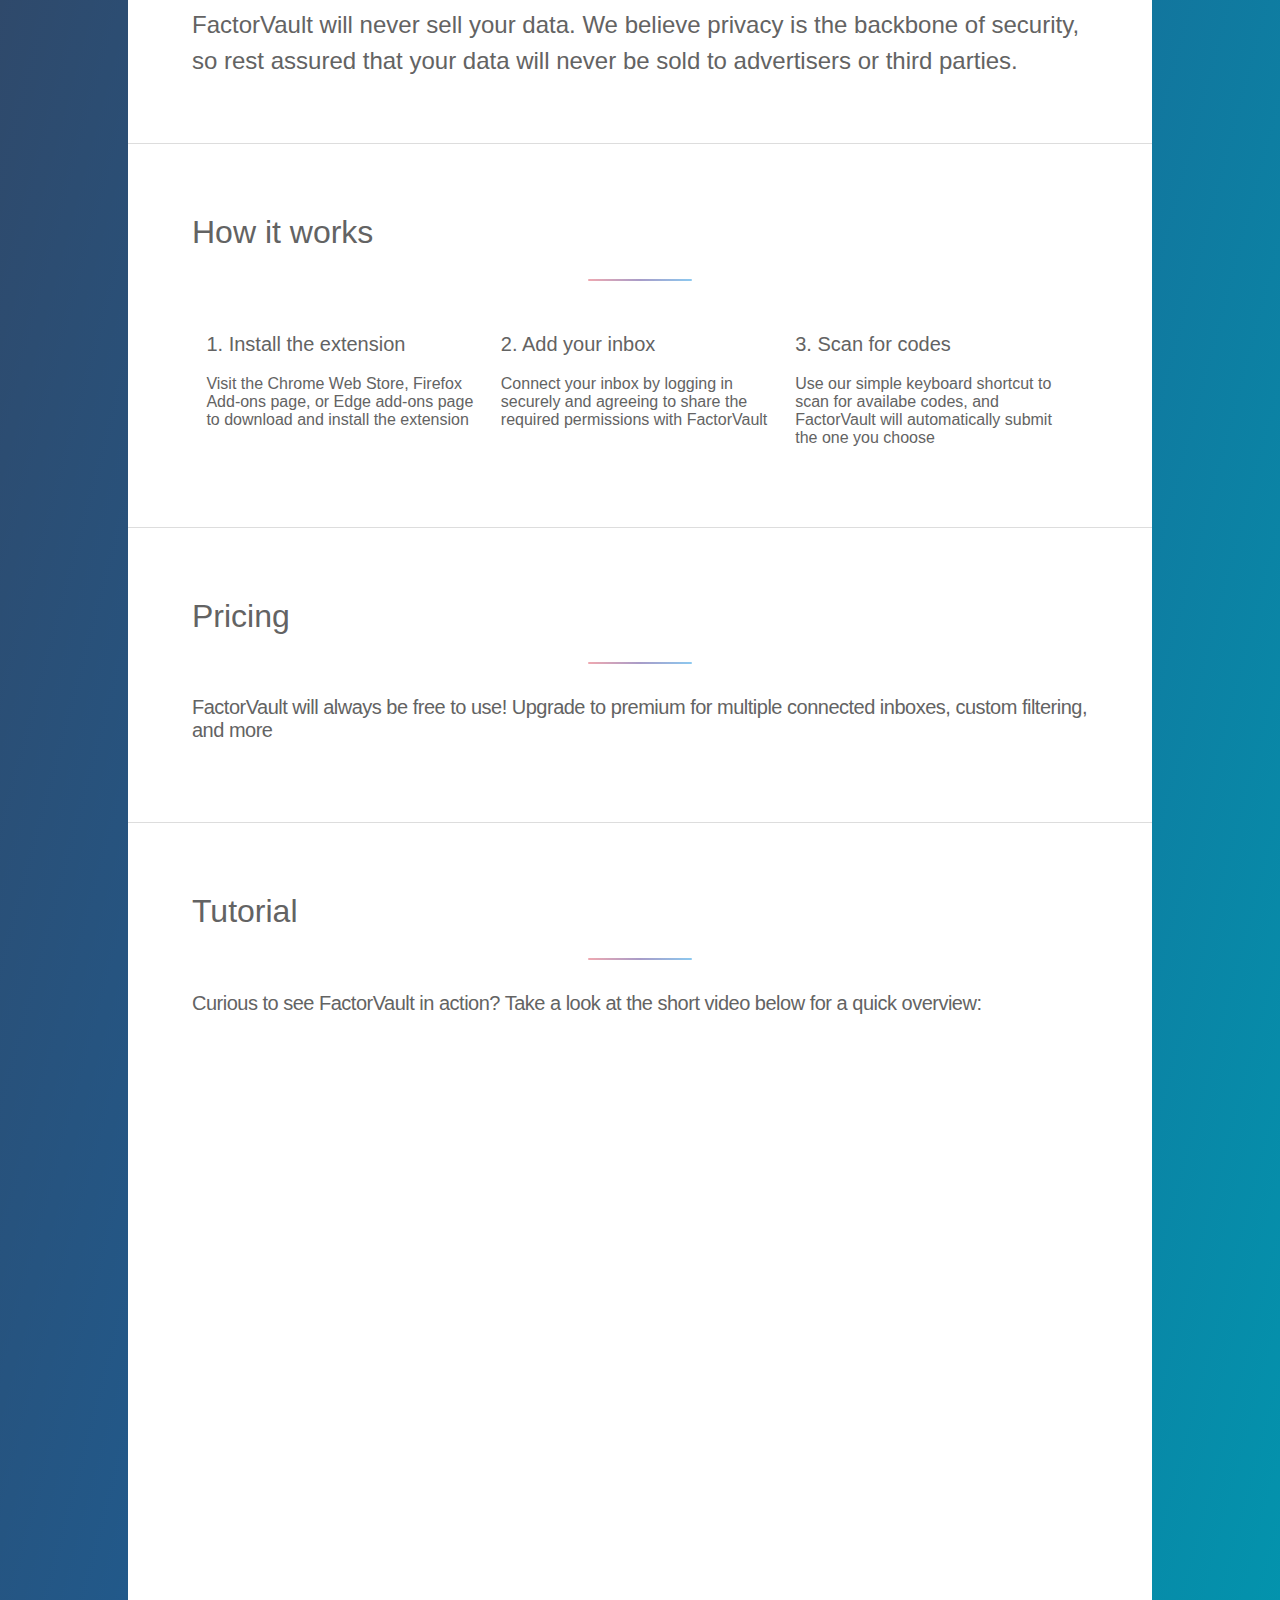
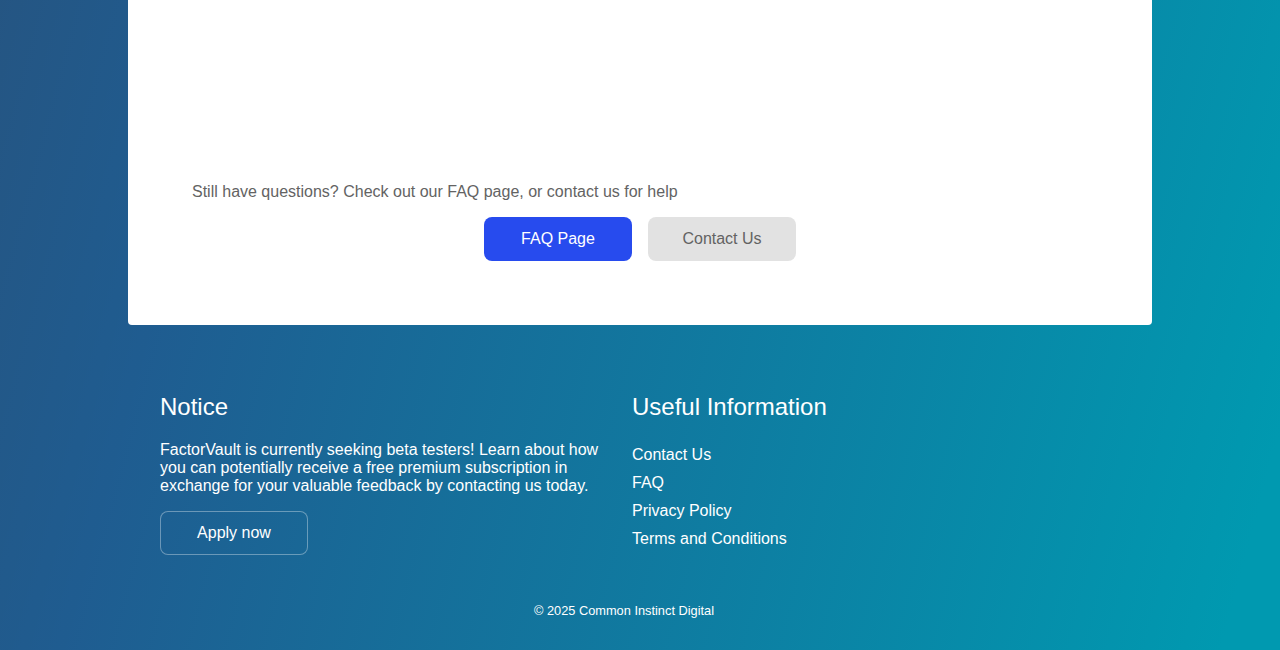
==== commit 43a043f2: "removing inline styles" ====
--- a/index.html
+++ b/index.html
@@ -31,7 +31,7 @@
   <body class="is-preload">
     <nav id="top-nav" class="alt flex-nav">
       <div>
-        <a style="border-bottom: none" href="/"
+        <a href="/"
           ><img src="./images/branding/name_only.png" alt="FactorVault name"
         /></a>
       </div>
@@ -51,8 +51,7 @@
         <div class="coming-soon">
           <h2>
             Releasing soon!
-            <a href="/contact-us" style="color: #2bb1ff">Sign up</a> for our
-            Beta Tester program!
+            <a href="/contact-us">Sign up</a> for our Beta Tester program!
           </h2>
         </div>
         <h1>One-time passcodes made simple</h1>
@@ -118,7 +117,7 @@
             </video>
           </div>
         </div>
-        <div style="display: none" id="downloadCta1" class="download-cta">
+        <!-- <div id="downloadCta1" class="download-cta">
           <a href="#" class="button cta-chrome">
             Download from the Chrome Web Store
             <img src="./images/external/chrome.svg" alt="chrome logo" />
@@ -131,7 +130,7 @@
             Download from the Edge Add-ons Page
             <img src="./images/external/edge.svg" alt="edge logo" />
           </a>
-        </div>
+        </div> -->
       </header>
 
       <!-- Nav -->
@@ -177,7 +176,7 @@
                 providers. A simple keyboard shortcut is all you need to start
                 enjoying a better experience today. And one more thing -
               </p>
-              <h2 style="color: #055900">
+              <h2 class="guarantee">
                 FactorVault will <strong>never sell your data</strong>. We
                 believe privacy is the backbone of security, so rest assured
                 that your data will never be sold to advertisers or third
@@ -216,7 +215,7 @@
             </li>
           </ul>
           <footer class="major">
-            <div style="display: none" id="downloadCta2" class="download-cta">
+            <!-- <div id="downloadCta2" class="download-cta">
               <a href="#" class="button cta-chrome">
                 Download from the Chrome Web Store
                 <img src="./images/external/chrome.svg" alt="chrome logo" />
@@ -229,7 +228,7 @@
                 Download from the Edge Add-ons Page
                 <img src="./images/external/edge.svg" alt="edge logo" />
               </a>
-            </div>
+            </div> -->
           </footer>
         </section>
 
@@ -247,8 +246,7 @@
             src="https://js.stripe.com/v3/pricing-table.js"
           ></script>
           <stripe-pricing-table
-            title="Stripe pricing table"
-            pricing-table-id="prctbl_1QtZ6V4bG9Ttxx5UaddoNvmz"
+            pricing-table-id="prctbl_1R4YnL4bG9Ttxx5UpEGg0qQi"
             publishable-key="pk_test_51QrmaC4bG9Ttxx5UrsSoMxN0FjQuNE9lPOVti1sDsAngOI9TyLLBibxtSs9z5xmzIjZeogZQiBmzkqkU3B8iAHhV00GJXls6dp"
           >
           </stripe-pricing-table>
@@ -263,20 +261,12 @@
               video below for a quick overview:
             </p>
           </header>
-          <div style="padding: 75% 0 0 0; position: relative">
+          <div id="tutorialVideo">
             <iframe
               title="FactorVault tutorial video"
               src="https://player.vimeo.com/video/1064858541?h=9bcfed4723&amp;badge=0&amp;autopause=0&amp;player_id=0&amp;app_id=58479"
               frameborder="0"
               allow="autoplay; fullscreen; picture-in-picture; clipboard-write; encrypted-media"
-              style="
-                position: absolute;
-                top: 0;
-                left: 0;
-                width: 100%;
-                height: 100%;
-                max-height: 600px;
-              "
               title="tutorial"
             ></iframe>
           </div>
--- a/assets/css/main.css
+++ b/assets/css/main.css
@@ -5,11 +5,13 @@
 }
 
 body {
-  background: linear-gradient(-255deg,
+  background: linear-gradient(
+      -255deg,
       rgba(6, 21, 34, 0.5019607843) -3.35%,
       rgba(147, 158, 255, 0.2196078431) -1.21%,
       rgba(29, 151, 255, 0.5019607843) 47.41%,
-      #0099b0 97.48%),
+      #0099b0 97.48%
+    ),
     #212121;
   line-height: 1;
   -webkit-text-size-adjust: none;
@@ -23,11 +25,13 @@
 body {
   font-family: "Roboto", Helvetica, sans-serif !important;
   background-color: #212121;
-  background: linear-gradient(-255deg,
+  background: linear-gradient(
+      -255deg,
       rgba(6, 21, 34, 0.5019607843) -3.35%,
       rgba(147, 158, 255, 0.2196078431) -1.21%,
       rgba(29, 151, 255, 0.5019607843) 47.41%,
-      #0099b0 97.48%),
+      #0099b0 97.48%
+    ),
     #212121;
 }
 
@@ -216,11 +220,13 @@
 }
 
 #top-nav.flex-nav {
-  background: linear-gradient(-255deg,
+  background: linear-gradient(
+      -255deg,
       rgba(6, 21, 34, 0.5019607843) -3.35%,
       rgba(147, 158, 255, 0.2196078431) -1.21%,
       rgba(29, 151, 255, 0.5019607843) 47.41%,
-      #0099b0 97.48%),
+      #0099b0 97.48%
+    ),
     #212121;
 }
 
@@ -368,6 +374,10 @@
   margin-right: auto;
 }
 
+section.main.special {
+  text-align: left;
+}
+
 header.major p {
   font-size: 1.25em;
   letter-spacing: -0.025em;
@@ -392,6 +402,10 @@
 
 #header .coming-soon h2 {
   margin: 0;
+}
+
+#header .coming-soon h2 a {
+  color: #2bb1ff;
 }
 
 #header.alt .logo {
@@ -505,7 +519,7 @@
   text-align: center;
 }
 
-#nav+#main {
+#nav + #main {
   padding-top: 4.25em;
 }
 
@@ -551,7 +565,7 @@
   box-shadow: none;
 }
 
-@media screen and (max-width: 360px) {
+@media screen and (max-width: 480px) {
   #nav ul li a {
     min-width: unset;
   }
@@ -889,11 +903,13 @@
   justify-content: space-between;
   align-items: center;
   box-shadow: 0 2px 4px rgba(0, 0, 0, 0.1);
-  background: linear-gradient(-255deg,
+  background: linear-gradient(
+      -255deg,
       rgba(6, 21, 34, 0.5019607843) -3.35%,
       rgba(147, 158, 255, 0.22) -1.21%,
       rgba(29, 151, 255, 0.5019607843) 47.41%,
-      #0099b0 97.48%),
+      #0099b0 97.48%
+    ),
     #212121;
 }
 
@@ -941,7 +957,7 @@
 
 #contact ul.actions {
   flex-wrap: wrap;
-  gap: 1em
+  gap: 1em;
 }
 
 #main {
@@ -962,12 +978,12 @@
   color: #636363;
 }
 
-#main>.main {
+#main > .main {
   padding: 6em 5em 3em 5em;
   border-top: solid 1px #dddddd;
 }
 
-#main>.main:first-child {
+#main > .main:first-child {
   border-top: 0;
 }
 
@@ -987,7 +1003,7 @@
   color: #ffffff;
 }
 
-#footer>* {
+#footer > * {
   flex: 1 1 calc(50% - 1em);
   min-width: 250px;
 }
@@ -1009,6 +1025,28 @@
   max-width: calc(100% - 4em);
   margin: 0 auto;
   margin-top: 4em;
+}
+
+#questions a {
+  color: blue;
+}
+
+div#tutorialVideo {
+  padding: 75% 0 0 0;
+  position: relative;
+}
+
+#tutorialVideo iframe {
+  position: absolute;
+  top: 0;
+  left: 0;
+  width: 100%;
+  height: 100%;
+  max-height: 600px;
+}
+
+h2.guarantee {
+  color: #055900;
 }
 
 .button,
@@ -1027,19 +1065,19 @@
   align-items: stretch;
 }
 
-.row>.col-6 {
+.row > .col-6 {
   width: 50%;
 }
 
-.row>.col-12 {
+.row > .col-12 {
   width: 100%;
 }
 
-.row>* {
+.row > * {
   box-sizing: border-box;
 }
 
-.row.gtr-uniform>*> :last-child {
+.row.gtr-uniform > * > :last-child {
   margin-bottom: 0;
 }
 
@@ -1048,7 +1086,7 @@
   margin-left: -1.5em;
 }
 
-.row>* {
+.row > * {
   padding: 0 0 0 1.5em;
 }
 
@@ -1056,7 +1094,7 @@
   margin-top: -1.5em;
 }
 
-.row.gtr-uniform>* {
+.row.gtr-uniform > * {
   padding-top: 1.5em;
 }
 
@@ -1130,7 +1168,7 @@
   margin-top: 0;
 }
 
-.features li> :last-child {
+.features li > :last-child {
   margin-bottom: 0;
 }
 
@@ -1150,7 +1188,7 @@
   flex: 1;
 }
 
-.spotlight .content> :last-child {
+.spotlight .content > :last-child {
   margin-bottom: 0;
 }
 
@@ -1201,7 +1239,6 @@
 }
 
 @media screen and (max-width: 1680px) {
-
   body,
   input,
   select,
@@ -1211,7 +1248,6 @@
 }
 
 @media screen and (max-width: 1280px) {
-
   body,
   input,
   select,
@@ -1224,7 +1260,7 @@
   }
 
   #footer,
-  #main>.main {
+  #main > .main {
     padding: 4em 4em 2em 4em;
   }
-}+}
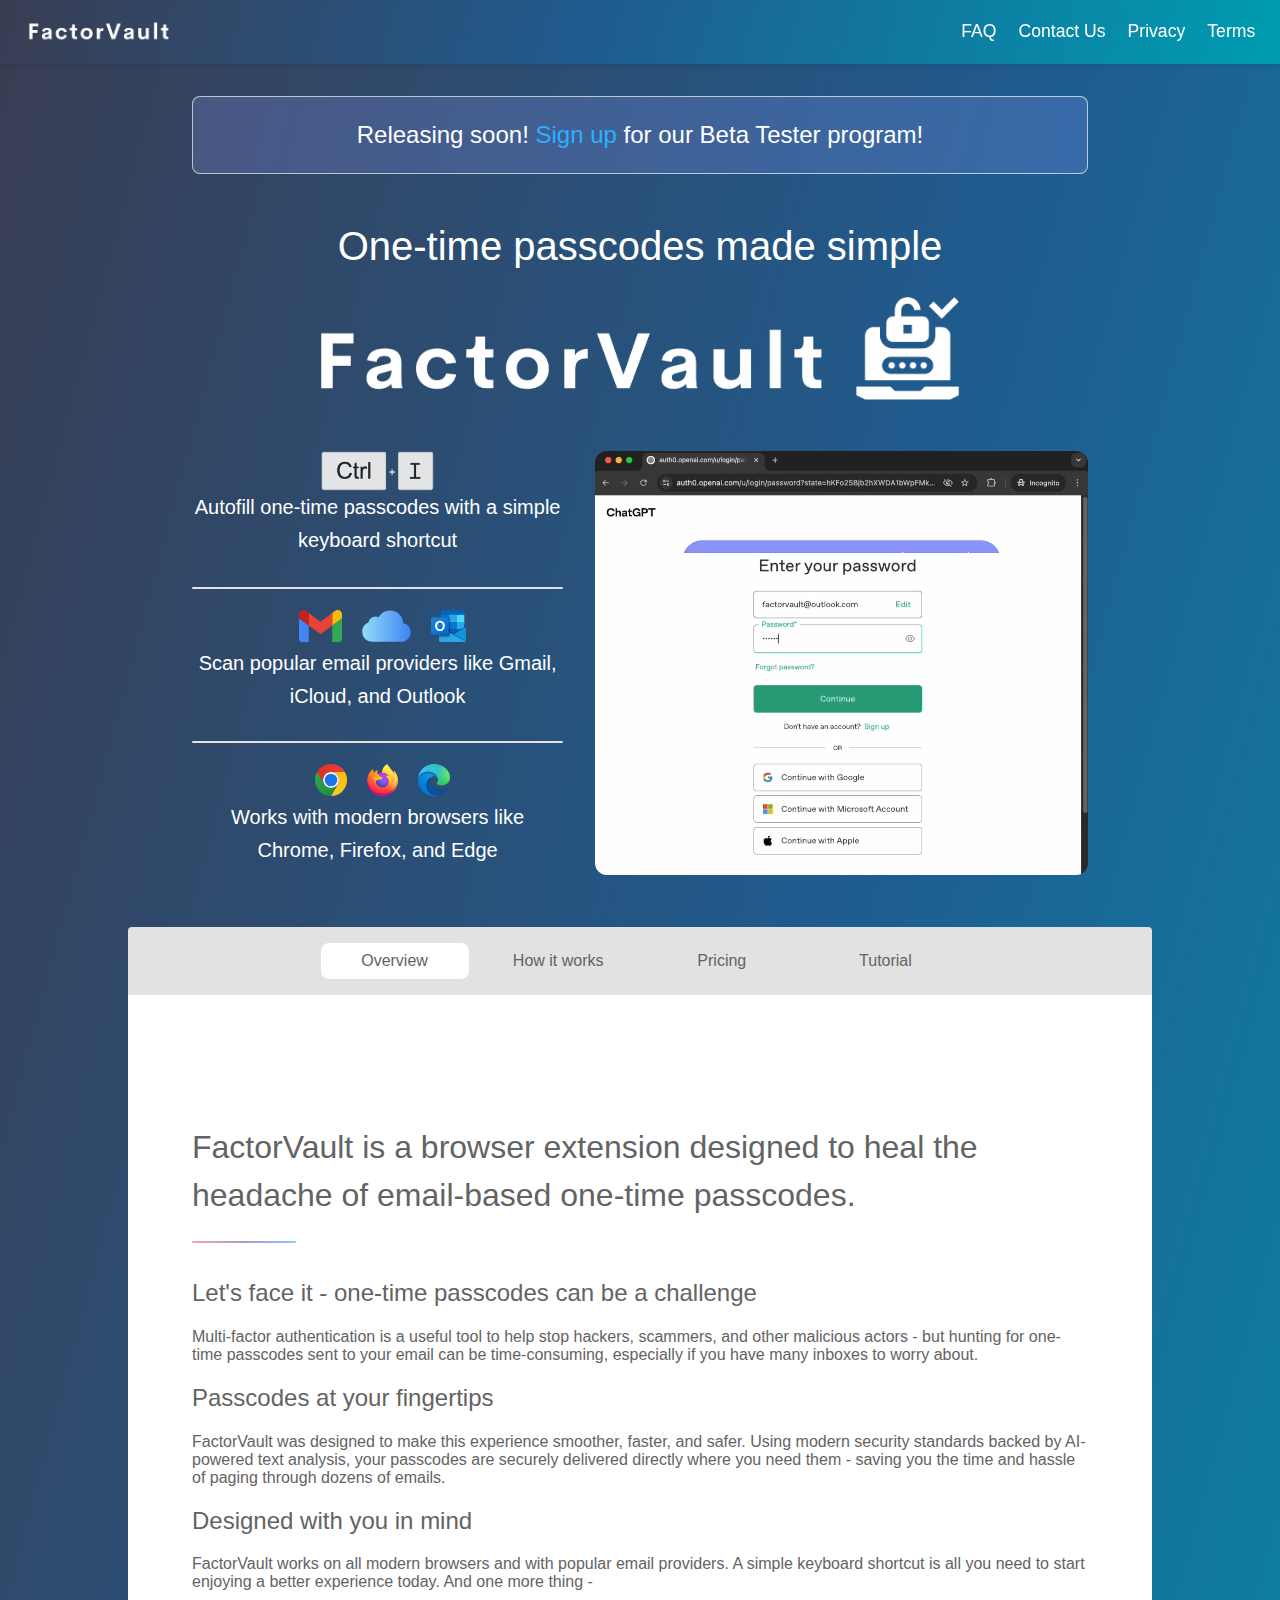
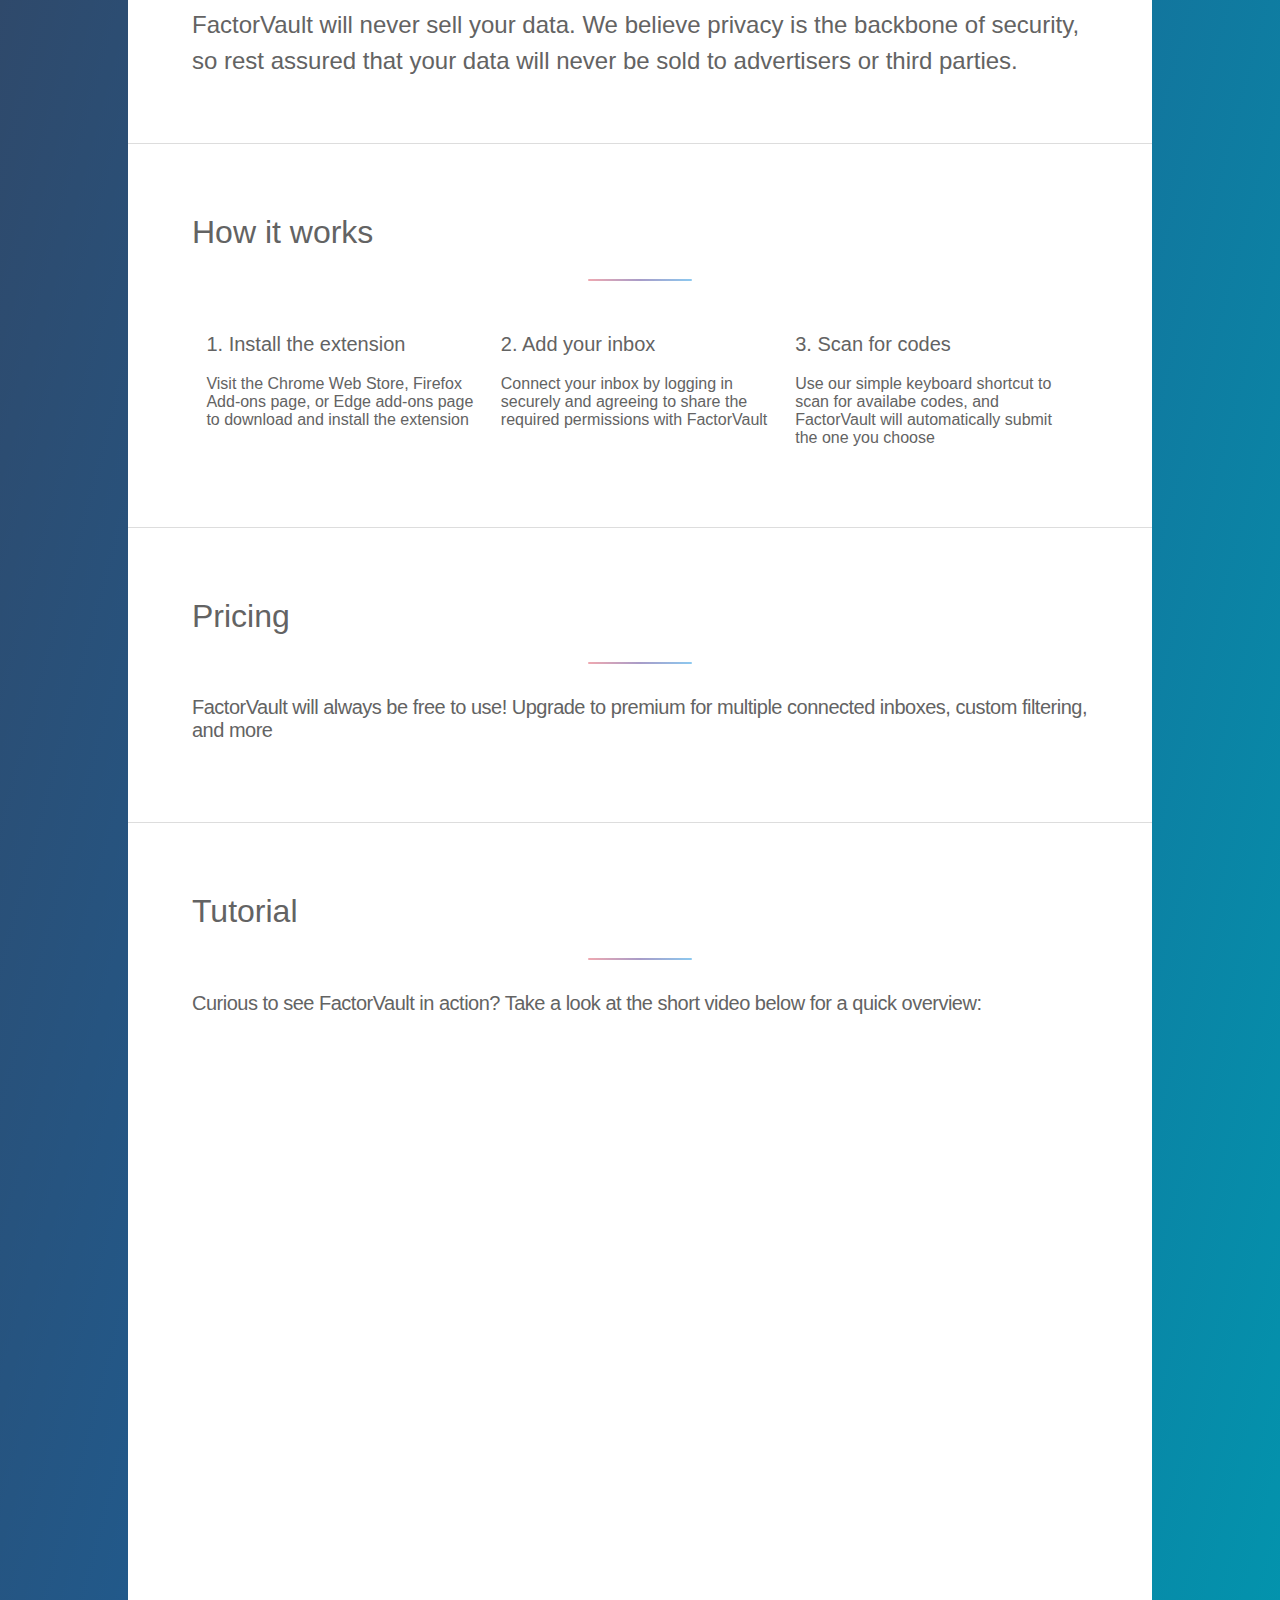
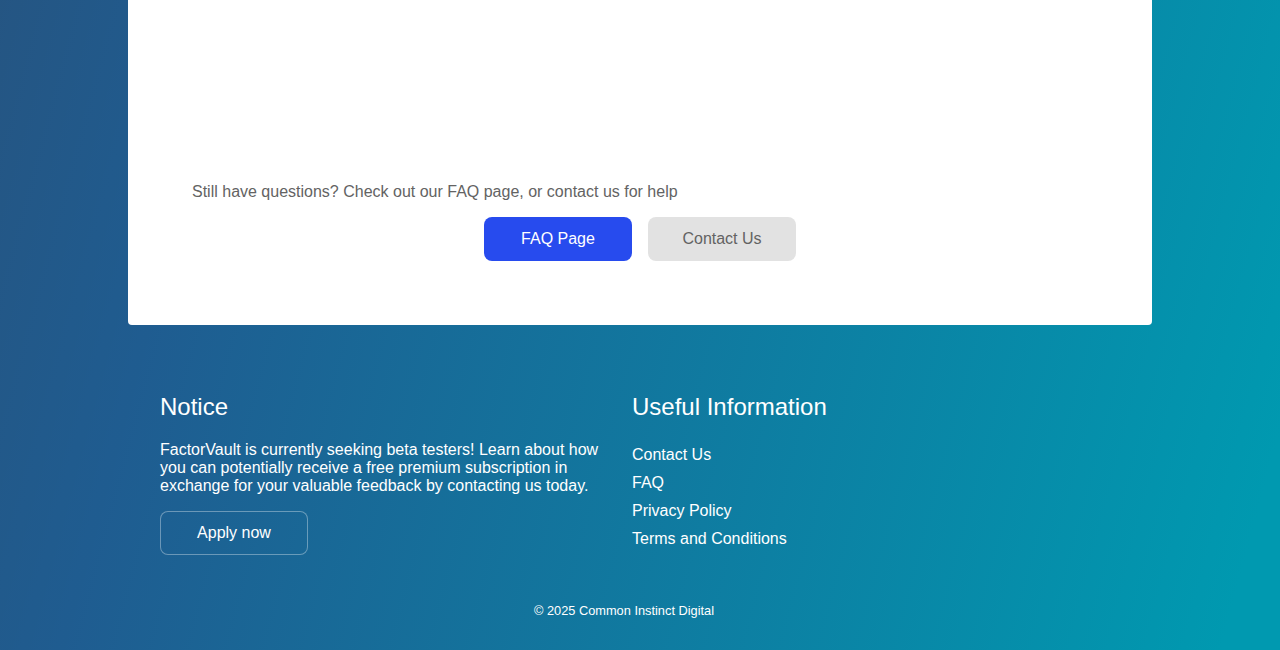
==== commit f760f1cb: "live pricing table" ====
--- a/index.html
+++ b/index.html
@@ -246,8 +246,8 @@
             src="https://js.stripe.com/v3/pricing-table.js"
           ></script>
           <stripe-pricing-table
-            pricing-table-id="prctbl_1R4YnL4bG9Ttxx5UpEGg0qQi"
-            publishable-key="pk_test_51QrmaC4bG9Ttxx5UrsSoMxN0FjQuNE9lPOVti1sDsAngOI9TyLLBibxtSs9z5xmzIjZeogZQiBmzkqkU3B8iAHhV00GJXls6dp"
+            pricing-table-id="prctbl_1R733MGEf2VTve5hYkYSViit"
+            publishable-key="pk_live_51Qrma5GEf2VTve5hm5VHT0ORtXxs4vHKVhoq8INJVa7EzTULgr9xwv7YfI4bK6G73pHswnvrgYsfhX6AG6adV5Fk000xBHWJ1Y"
           >
           </stripe-pricing-table>
         </section>
--- a/assets/css/main.css
+++ b/assets/css/main.css
@@ -1049,6 +1049,15 @@
   color: #055900;
 }
 
+.validation-error {
+  color: red;
+}
+
+.validation-success, .validation-progress {
+  color: green;
+}
+
+
 .button,
 button,
 input[type="button"],
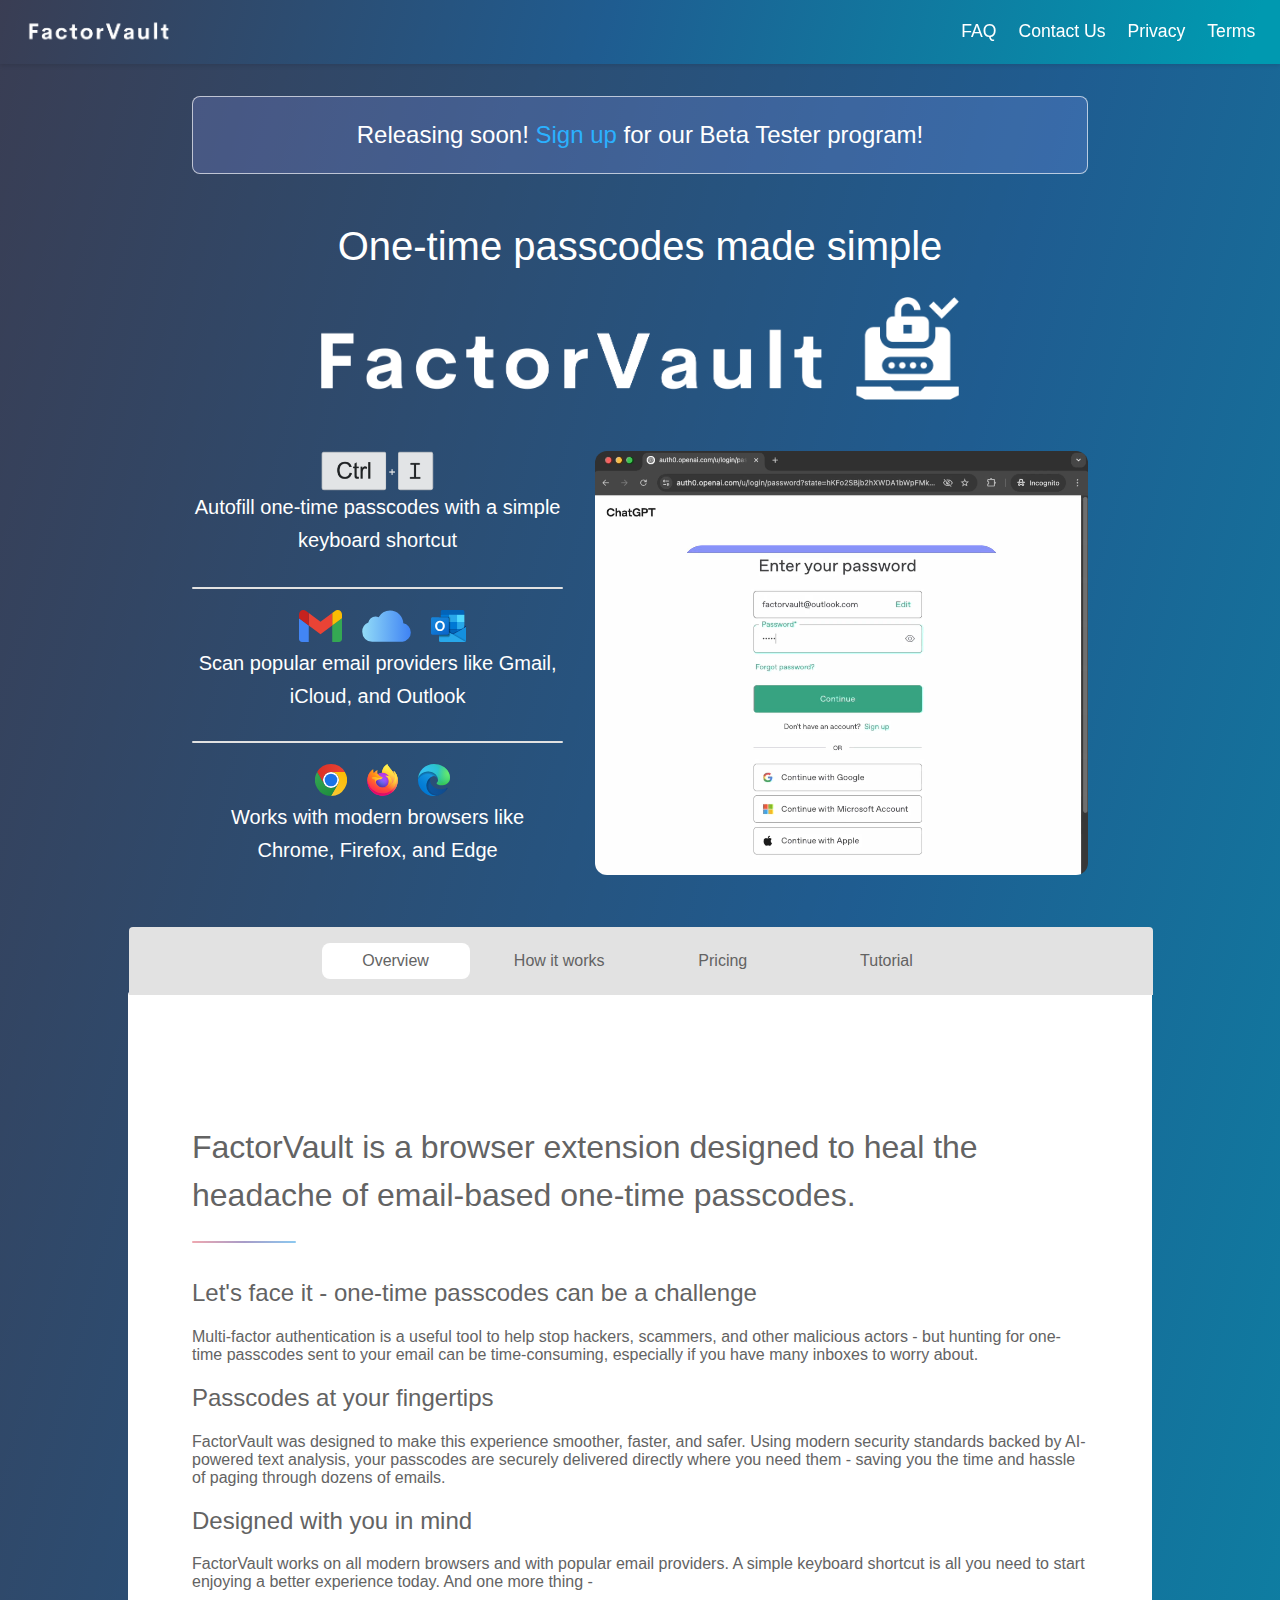
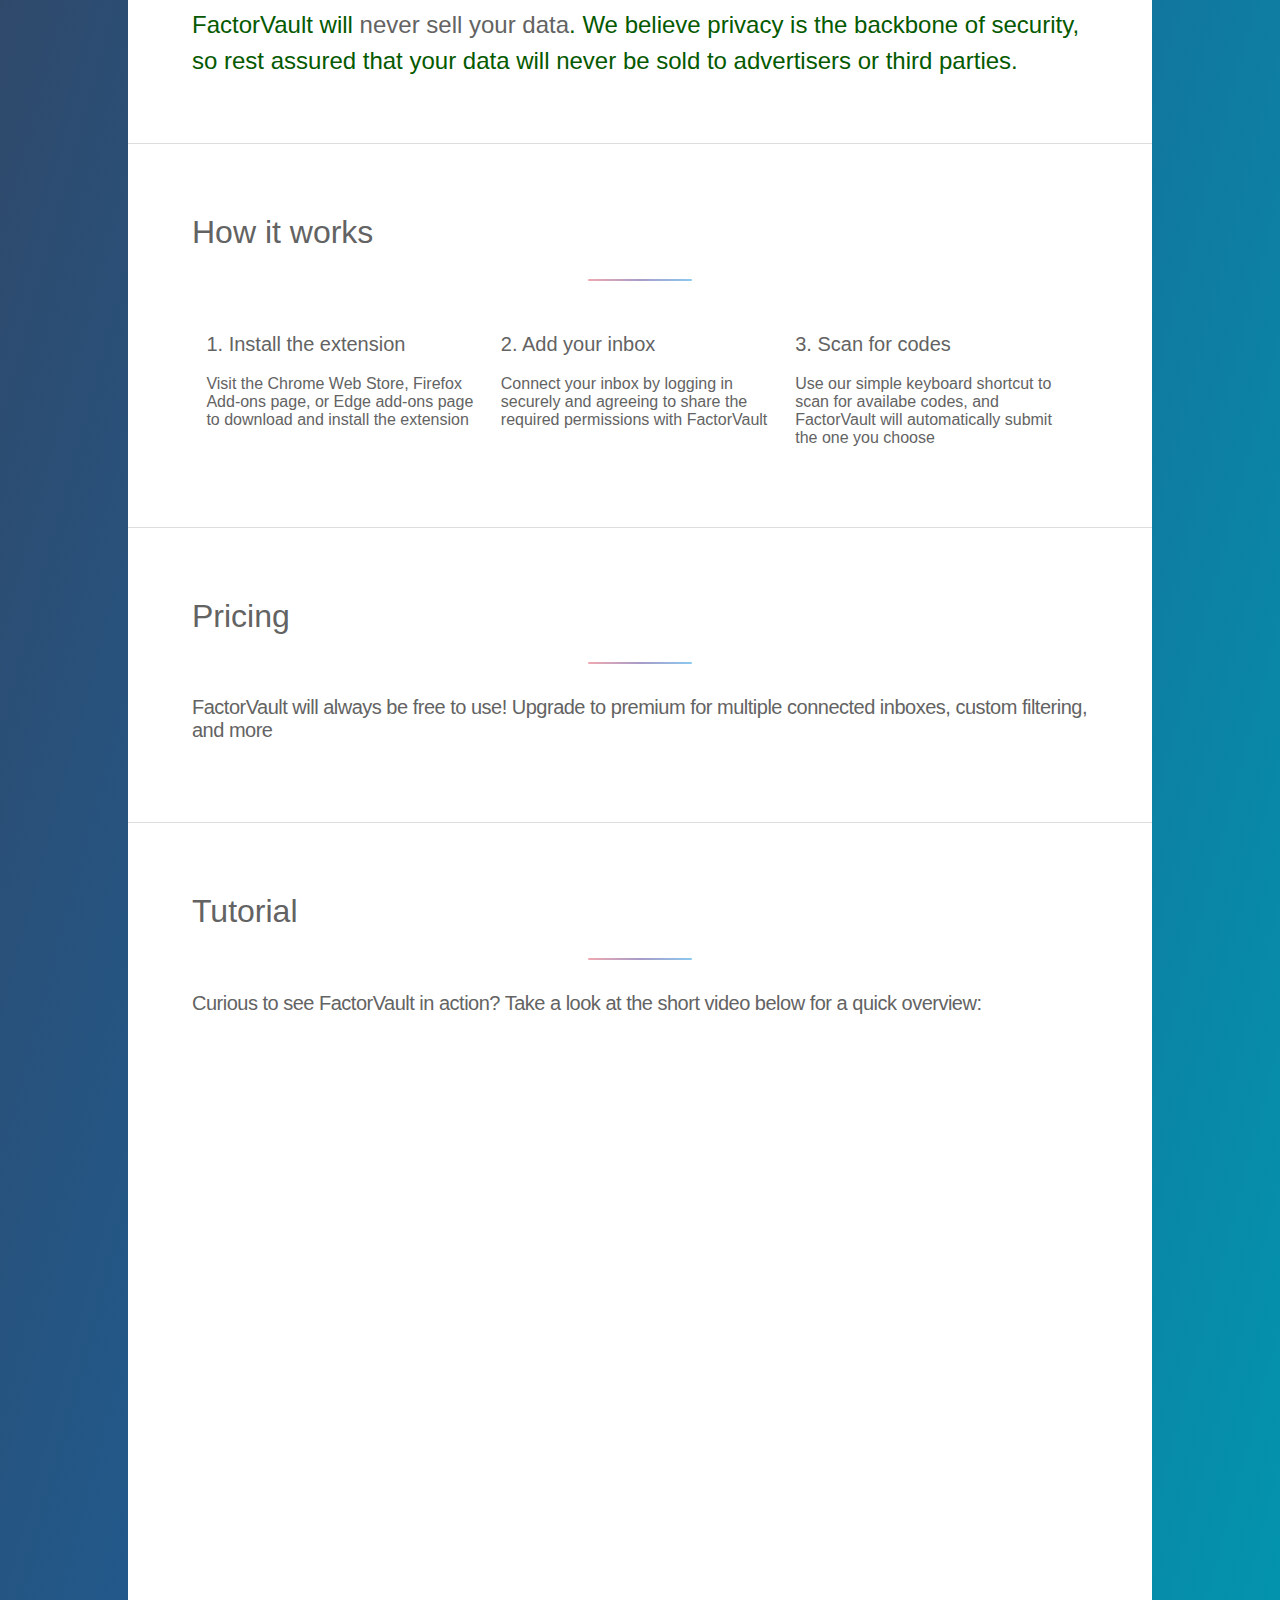
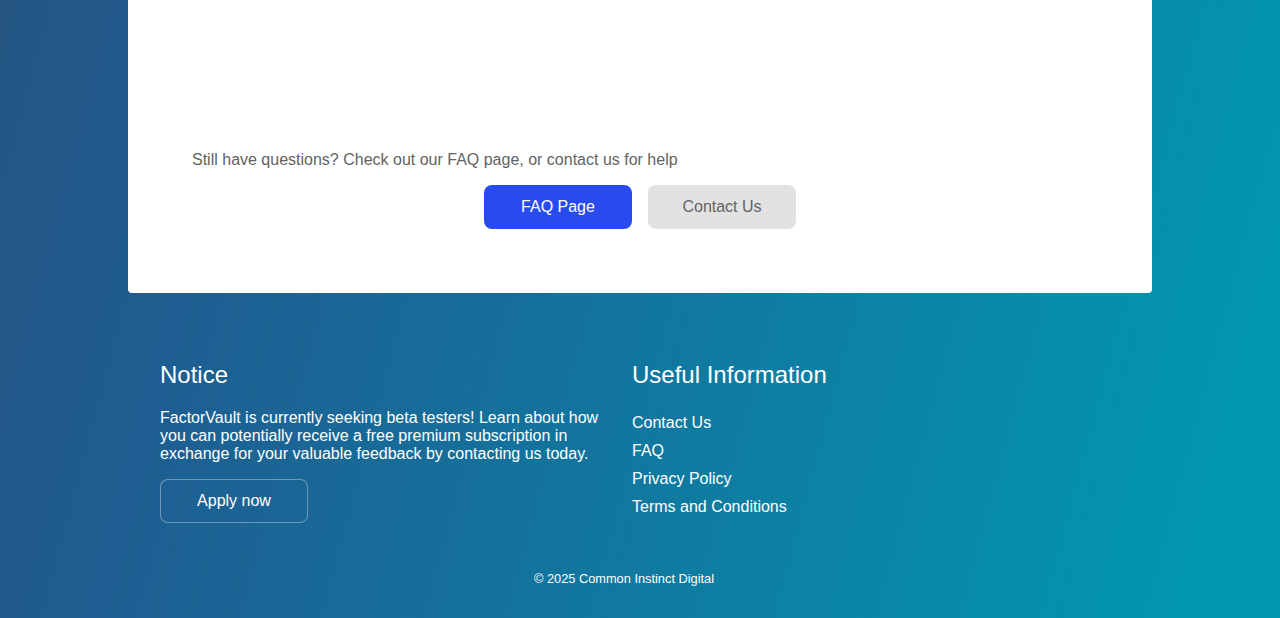
==== commit 8d61fac5: "more linting" ====
--- a/index.html
+++ b/index.html
@@ -261,7 +261,7 @@
               video below for a quick overview:
             </p>
           </header>
-          <div id="tutorialVideo">
+          <div id="tutorial-video">
             <iframe
               title="FactorVault tutorial video"
               src="https://player.vimeo.com/video/1064858541?h=9bcfed4723&amp;badge=0&amp;autopause=0&amp;player_id=0&amp;app_id=58479"
@@ -271,7 +271,7 @@
             ></iframe>
           </div>
           <script src="https://player.vimeo.com/api/player.js"></script>
-          <footer class="major">
+          <footer>
             <p>
               Still have questions? Check out our FAQ page, or contact us for
               help
--- a/assets/css/main.css
+++ b/assets/css/main.css
@@ -1,78 +1,56 @@
 *,
-:after,
-:before {
+::after,
+::before {
   box-sizing: inherit;
 }
 
 body {
+  color: rgb(255 255 255 / 65%);
+  font-family: Roboto, Helvetica, sans-serif !important;
   background: linear-gradient(
       -255deg,
-      rgba(6, 21, 34, 0.5019607843) -3.35%,
-      rgba(147, 158, 255, 0.2196078431) -1.21%,
-      rgba(29, 151, 255, 0.5019607843) 47.41%,
+      rgb(6 21 34 / 50.2%) -3.35%,
+      rgb(147 158 255 / 22%) -1.21%,
+      rgb(29 151 255 / 50.2%) 47.41%,
       #0099b0 97.48%
     ),
     #212121;
   line-height: 1;
-  -webkit-text-size-adjust: none;
+  text-size-adjust: none;
   -ms-overflow-style: scrollbar;
 }
 
 html {
   box-sizing: border-box;
-}
-
-body {
-  font-family: "Roboto", Helvetica, sans-serif !important;
-  background-color: #212121;
-  background: linear-gradient(
-      -255deg,
-      rgba(6, 21, 34, 0.5019607843) -3.35%,
-      rgba(147, 158, 255, 0.2196078431) -1.21%,
-      rgba(29, 151, 255, 0.5019607843) 47.41%,
-      #0099b0 97.48%
-    ),
-    #212121;
-}
-
-body {
-  color: rgba(255, 255, 255, 0.65);
 }
 
 body,
 input,
 select,
 textarea {
-  font-family: "Roboto", Helvetica, sans-serif;
+  font-family: Roboto, Helvetica, sans-serif;
   font-size: 14pt;
   font-weight: 300;
   line-height: 1.65;
 }
 
-::-webkit-input-placeholder {
-  opacity: 1;
-  color: rgba(255, 255, 255, 0.5) !important;
-}
-
 input,
 select,
 textarea {
-  -moz-appearance: none;
-  -webkit-appearance: none;
-  -ms-appearance: none;
   appearance: none;
-  color: #ffffff;
+  color: #fff;
 }
 
 form {
-  margin: 0 0 2em 0;
+  margin: 0 0 2em;
 }
 
 label {
   display: block;
   font-size: 0.9em;
   font-weight: 400;
-  margin: 0 0 1em 0;
+  margin: 0 0 1em;
+  color: #fff;
 }
 
 input[type="email"],
@@ -80,9 +58,6 @@
 input[type="text"],
 select,
 textarea {
-  -moz-appearance: none;
-  -webkit-appearance: none;
-  -ms-appearance: none;
   appearance: none;
   border-radius: 8px;
   border: solid 1px;
@@ -92,6 +67,8 @@
   padding: 0 1em;
   text-decoration: none;
   width: 100%;
+  background-color: rgb(255 255 255 / 7.5%);
+  border-color: rgb(255 255 255 / 35%);
 }
 
 input[type="email"]:invalid,
@@ -108,6 +85,7 @@
   background-position: calc(100% - 1rem) center;
   padding-right: 2.75em;
   text-overflow: ellipsis;
+  background-image: url("data:image/svg+xml;charset=utf8,%3Csvg xmlns='http://www.w3.org/2000/svg' width='40' height='40' preserveAspectRatio='none' viewBox='0 0 40 40'%3E%3Cpath d='M9.4,12.3l10.4,10.4l10.4-10.4c0.2-0.2,0.5-0.4,0.9-0.4c0.3,0,0.6,0.1,0.9,0.4l3.3,3.3c0.2,0.2,0.4,0.5,0.4,0.9 c0,0.4-0.1,0.6-0.4,0.9L20.7,31.9c-0.2,0.2-0.5,0.4-0.9,0.4c-0.3,0-0.6-0.1-0.9-0.4L4.3,17.3c-0.2-0.2-0.4-0.5-0.4-0.9 c0-0.4,0.1-0.6,0.4-0.9l3.3-3.3c0.2-0.2,0.5-0.4,0.9-0.4S9.1,12.1,9.4,12.3z' fill='rgba(255, 255, 255, 0.35)' /%3E%3C/svg%3E");
 }
 
 input[type="email"],
@@ -121,25 +99,8 @@
   padding: 0.75em 1em;
 }
 
-label {
-  color: #ffffff;
-}
-
-input[type="email"],
-input[type="password"],
-input[type="text"],
-select,
-textarea {
-  background-color: rgba(255, 255, 255, 0.075);
-  border-color: rgba(255, 255, 255, 0.35);
-}
-
-select {
-  background-image: url("data:image/svg+xml;charset=utf8,%3Csvg xmlns='http://www.w3.org/2000/svg' width='40' height='40' preserveAspectRatio='none' viewBox='0 0 40 40'%3E%3Cpath d='M9.4,12.3l10.4,10.4l10.4-10.4c0.2-0.2,0.5-0.4,0.9-0.4c0.3,0,0.6,0.1,0.9,0.4l3.3,3.3c0.2,0.2,0.4,0.5,0.4,0.9 c0,0.4-0.1,0.6-0.4,0.9L20.7,31.9c-0.2,0.2-0.5,0.4-0.9,0.4c-0.3,0-0.6-0.1-0.9-0.4L4.3,17.3c-0.2-0.2-0.4-0.5-0.4-0.9 c0-0.4,0.1-0.6,0.4-0.9l3.3-3.3c0.2-0.2,0.5-0.4,0.9-0.4S9.1,12.1,9.4,12.3z' fill='rgba(255, 255, 255, 0.35)' /%3E%3C/svg%3E");
-}
-
 select option {
-  color: #ffffff;
+  color: #fff;
   background: #935d8c;
 }
 
@@ -159,8 +120,8 @@
 #main input[type="text"],
 #main select,
 #main textarea {
-  background-color: rgba(222, 222, 222, 0.25);
-  border-color: #dddddd;
+  background-color: rgb(222 222 222 / 25%);
+  border-color: #ddd;
 }
 
 #main select {
@@ -169,19 +130,12 @@
 
 #main select option {
   color: #636363;
-  background: #ffffff;
-}
-
-#main ::-webkit-input-placeholder {
-  color: rgba(99, 99, 99, 0.25) !important;
+  background: #fff;
 }
 
 h1 a,
 h2 a,
-h3 a,
-h4 a,
-h5 a,
-h6 a {
+h3 a {
   color: inherit;
   text-decoration: none;
 }
@@ -190,146 +144,67 @@
   border: 0;
   border-bottom: solid 1px;
   margin: 2em 0;
-  border-bottom-color: rgba(255, 255, 255, 0.35);
+  border-bottom-color: rgb(255 255 255 / 35%);
 }
 
 ol {
   list-style: decimal;
-  margin: 0 0 2em 0;
-  padding-left: 1.25em;
+  margin: 0 0 2em;
+  padding: 10px 10px 10px 1.25em;
+  margin-left: 1.5em;
 }
 
 ol li {
   padding-left: 0.25em;
 }
 
-#header {
-  text-align: center;
-}
-
-#top-nav {
-  -moz-transition: background-color 0.2s ease, border-top-left-radius 0.2s ease,
-    border-top-right-radius 0.2s ease, padding 0.2s ease;
-  -webkit-transition: background-color 0.2s ease,
-    border-top-left-radius 0.2s ease, border-top-right-radius 0.2s ease,
-    padding 0.2s ease;
-  -ms-transition: background-color 0.2s ease, border-top-left-radius 0.2s ease,
-    border-top-right-radius 0.2s ease, padding 0.2s ease;
-  transition: background-color 0.2s ease, border-top-left-radius 0.2s ease,
-    border-top-right-radius 0.2s ease, padding 0.2s ease;
-}
-
-#top-nav.flex-nav {
-  background: linear-gradient(
-      -255deg,
-      rgba(6, 21, 34, 0.5019607843) -3.35%,
-      rgba(147, 158, 255, 0.2196078431) -1.21%,
-      rgba(29, 151, 255, 0.5019607843) 47.41%,
-      #0099b0 97.48%
-    ),
-    #212121;
-}
-
 #main hr {
-  border-bottom-color: #dddddd;
+  border-bottom-color: #ddd;
 }
 
 a,
-abbr,
-acronym,
 address,
-applet,
-article,
-aside,
 audio,
 b,
-big,
-blockquote,
 body,
-canvas,
-caption,
-center,
-cite,
 code,
 dd,
-del,
 details,
-dfn,
 div,
 dl,
 dt,
-em,
-embed,
-fieldset,
-figcaption,
-figure,
 footer,
 form,
 h1,
 h2,
 h3,
-h4,
-h5,
-h6,
 header,
-hgroup,
 html,
 i,
 iframe,
 img,
-ins,
-kbd,
 label,
-legend,
 li,
-mark,
-menu,
 nav,
-object,
 ol,
-output,
 p,
-pre,
-q,
-ruby,
 s,
-samp,
 section,
-small,
 span,
-strike,
 strong,
-sub,
 summary,
-sup,
 table,
 tbody,
 td,
-tfoot,
-th,
-thead,
 time,
 tr,
-tt,
-u,
 ul,
-var,
 video {
   margin: 0;
   padding: 0;
   border: 0;
-  font-size: 100%;
   font: inherit;
   vertical-align: baseline;
-}
-
-ul.actions.special {
-  -moz-justify-content: center;
-  -webkit-justify-content: center;
-  -ms-justify-content: center;
-  justify-content: center;
-  width: 100%;
-  margin-left: 0;
 }
 
 ul.actions.special li:first-child,
@@ -359,17 +234,17 @@
   font-size: 2em;
 }
 
-header.major h2:after {
+header.major h2::after {
   display: block;
   content: "";
   width: 3.25em;
   height: 2px;
-  margin: 0.7em 0 1em 0;
+  margin: 0.7em 0 1em;
   border-radius: 2px;
-}
-
-article.special header.major h2:after,
-section.special header.major h2:after {
+  background-color: rgb(255 255 255 / 35%);
+}
+
+section.special header.major h2::after {
   margin-left: auto;
   margin-right: auto;
 }
@@ -385,10 +260,6 @@
 
 footer.major {
   margin-top: 3em;
-}
-
-header.major h2:after {
-  background-color: rgba(255, 255, 255, 0.35);
 }
 
 #header .coming-soon {
@@ -411,7 +282,7 @@
 #header.alt .logo {
   display: flex;
   justify-content: center;
-  margin: 0 0 1.5em 0;
+  margin: 0 0 1.5em;
 }
 
 #header.alt .logo img {
@@ -425,8 +296,7 @@
   display: flex;
   justify-content: center;
   gap: 2em;
-  flex-wrap: wrap-reverse;
-  flex-direction: row;
+  flex-flow: row wrap-reverse;
 }
 
 #header.alt .main-row .gif-demo {
@@ -494,17 +364,10 @@
 #header.alt div.benefits div p {
   margin: 0;
   line-height: 1.65em;
-  color: #ffffff;
+  color: #fff;
 }
 
 #nav {
-  -moz-transition: background-color 0.2s ease, border-top-left-radius 0.2s ease,
-    border-top-right-radius 0.2s ease, padding 0.2s ease;
-  -webkit-transition: background-color 0.2s ease,
-    border-top-left-radius 0.2s ease, border-top-right-radius 0.2s ease,
-    padding 0.2s ease;
-  -ms-transition: background-color 0.2s ease, border-top-left-radius 0.2s ease,
-    border-top-right-radius 0.2s ease, padding 0.2s ease;
   transition: background-color 0.2s ease, border-top-left-radius 0.2s ease,
     border-top-right-radius 0.2s ease, padding 0.2s ease;
   background-color: #e2e2e2;
@@ -517,6 +380,7 @@
   border-top-right-radius: 0.25em;
   cursor: default;
   text-align: center;
+  margin-left: 1px;
 }
 
 #nav + #main {
@@ -530,9 +394,6 @@
 }
 
 #nav ul li {
-  -moz-transition: margin 0.2s ease;
-  -webkit-transition: margin 0.2s ease;
-  -ms-transition: margin 0.2s ease;
   transition: margin 0.2s ease;
   display: inline-block;
   margin: 0 0.35em;
@@ -541,9 +402,6 @@
 }
 
 #nav ul li a {
-  -moz-transition: font-size 0.2s ease;
-  -webkit-transition: font-size 0.2s ease;
-  -ms-transition: font-size 0.2s ease;
   transition: font-size 0.2s ease;
   display: inline-block;
   height: 2.25em;
@@ -556,16 +414,16 @@
 }
 
 #nav ul li a.button:hover {
-  background-color: rgba(255, 255, 255, 0.25);
+  background-color: rgb(255 255 255 / 25%);
   text-decoration: none;
 }
 
 #nav ul li a.active {
-  background-color: #ffffff;
+  background-color: #fff;
   box-shadow: none;
 }
 
-@media screen and (max-width: 480px) {
+@media screen and (width <= 480px) {
   #nav ul li a {
     min-width: unset;
   }
@@ -588,7 +446,7 @@
 #main input[type="reset"].primary,
 #main input[type="submit"].primary {
   background-color: #274bee;
-  color: #ffffff !important;
+  color: #fff !important;
   box-shadow: none;
 }
 
@@ -605,15 +463,15 @@
   background-color: #e2e2e280;
 }
 
-#main header.major h2:after {
-  background-color: #dddddd;
+#main header.major h2::after {
+  background-color: #ddd;
   background-image: linear-gradient(90deg, #efa8b0, #a89cc8, #8cc9f0);
 }
 
 table {
   border-collapse: collapse;
   border-spacing: 0;
-  margin: 0 0 2em 0;
+  margin: 0 0 2em;
   width: 100%;
 }
 
@@ -621,51 +479,34 @@
   border: solid 1px;
   border-left: 0;
   border-right: 0;
+  border-color: rgb(255 255 255 / 35%);
 }
 
 table td {
-  padding: 0.75em 0.75em;
-}
-
-table tbody tr {
-  border-color: rgba(255, 255, 255, 0.35);
+  padding: 0.75em;
 }
 
 table tbody tr:nth-child(odd) {
-  background-color: rgba(255, 255, 255, 0.075);
+  background-color: rgb(255 255 255 / 7.5%);
 }
 
 #main table tbody tr {
-  border-color: #dddddd;
+  border-color: #ddd;
 }
 
 #main table tbody tr:nth-child(odd) {
-  background-color: rgba(222, 222, 222, 0.25);
-}
-
-article,
-aside,
+  background-color: rgb(222 222 222 / 25%);
+}
+
 details,
-figcaption,
-figure,
 footer,
 header,
-hgroup,
-menu,
 nav,
 section {
   display: block;
 }
 
-ol {
-  padding: 10px;
-  margin-left: 1.5em;
-}
-
 a {
-  -moz-transition: color 0.2s ease, border-bottom 0.2s ease;
-  -webkit-transition: color 0.2s ease, border-bottom 0.2s ease;
-  -ms-transition: color 0.2s ease, border-bottom 0.2s ease;
   transition: color 0.2s ease, border-bottom 0.2s ease;
   text-decoration: none;
   color: inherit;
@@ -673,6 +514,7 @@
 
 a:hover {
   border-bottom-color: transparent;
+  text-decoration: underline;
 }
 
 b,
@@ -686,13 +528,10 @@
 
 h1,
 h2,
-h3,
-h4,
-h5,
-h6 {
+h3 {
   font-weight: 300;
   line-height: 1.5;
-  margin: 0 0 0.7em 0;
+  margin: 0 0 0.7em;
 }
 
 h1 {
@@ -713,20 +552,13 @@
 h1,
 h2,
 h3,
-h4,
-h5,
-h6,
 strong {
-  color: #ffffff;
-}
-
-a:hover {
-  text-decoration: underline;
+  color: #fff;
 }
 
 ul {
   list-style: disc;
-  margin: 0 0 2em 0;
+  margin: 0 0 2em;
   padding-left: 1em;
 }
 
@@ -738,6 +570,9 @@
   flex-wrap: wrap;
   padding: 0;
   gap: 1em;
+  justify-content: center;
+  width: 100%;
+  margin-left: 0;
 }
 
 ul.actions.special li {
@@ -745,13 +580,15 @@
 }
 
 dl {
-  margin: 0 0 2em 0;
+  margin: 0 0 2em;
 }
 
 dl dt {
   display: block;
   font-weight: 400;
-  margin: 0 0 1em 0;
+  margin: 0 0 1em;
+  color: #fff;
+  padding: 5px 0;
 }
 
 dl dd {
@@ -769,15 +606,10 @@
   margin: 0 0 0.85em 5.5em;
 }
 
-dl.alt:after {
+dl.alt::after {
   content: "";
   display: block;
   clear: both;
-}
-
-dl dt {
-  color: #ffffff;
-  padding: 5px 0;
 }
 
 ul.actions {
@@ -794,17 +626,17 @@
 }
 
 #header,
-article.special,
 section.special {
   text-align: center;
 }
 
 #header {
-  padding: 5em 5em 1em 5em;
+  padding: 5em 5em 1em;
+  text-align: center;
 }
 
 #header h1 {
-  margin: 0 0 0.25em 0;
+  margin: 0 0 0.25em;
 }
 
 #header p {
@@ -812,25 +644,14 @@
 }
 
 #header.alt {
-  padding: 1em 5em 0 5em;
+  padding: 6em 4em 3em;
 }
 
 #header.alt h1 {
   font-size: 2.5em;
 }
 
-#header.alt {
-  padding: 6em 4em 3em 4em;
-}
-
 #top-nav {
-  -moz-transition: background-color 0.2s ease, border-top-left-radius 0.2s ease,
-    border-top-right-radius 0.2s ease, padding 0.2s ease;
-  -webkit-transition: background-color 0.2s ease,
-    border-top-left-radius 0.2s ease, border-top-right-radius 0.2s ease,
-    padding 0.2s ease;
-  -ms-transition: background-color 0.2s ease, border-top-left-radius 0.2s ease,
-    border-top-right-radius 0.2s ease, padding 0.2s ease;
   transition: background-color 0.2s ease, border-top-left-radius 0.2s ease,
     border-top-right-radius 0.2s ease, padding 0.2s ease;
   background-color: #f7f7f7;
@@ -848,9 +669,6 @@
 }
 
 #top-nav ul li {
-  -moz-transition: margin 0.2s ease;
-  -webkit-transition: margin 0.2s ease;
-  -ms-transition: margin 0.2s ease;
   transition: margin 0.2s ease;
   display: inline-block;
   margin: 0 0.35em;
@@ -859,9 +677,6 @@
 }
 
 #top-nav ul li a {
-  -moz-transition: font-size 0.2s ease;
-  -webkit-transition: font-size 0.2s ease;
-  -ms-transition: font-size 0.2s ease;
   transition: font-size 0.2s ease;
   display: inline-block;
   height: 2.25em;
@@ -902,12 +717,12 @@
   display: flex;
   justify-content: space-between;
   align-items: center;
-  box-shadow: 0 2px 4px rgba(0, 0, 0, 0.1);
+  box-shadow: 0 2px 4px rgb(0 0 0 / 10%);
   background: linear-gradient(
       -255deg,
-      rgba(6, 21, 34, 0.5019607843) -3.35%,
-      rgba(147, 158, 255, 0.22) -1.21%,
-      rgba(29, 151, 255, 0.5019607843) 47.41%,
+      rgb(6 21 34 / 50.2%) -3.35%,
+      rgb(147 158 255 / 22%) -1.21%,
+      rgb(29 151 255 / 50.2%) 47.41%,
       #0099b0 97.48%
     ),
     #212121;
@@ -919,7 +734,7 @@
   justify-content: space-around;
 }
 
-@media screen and (max-width: 515px) {
+@media screen and (width <= 515px) {
   #top-nav.flex-nav div.links {
     display: none;
   }
@@ -931,9 +746,6 @@
 }
 
 #top-nav.flex-nav div ul li a {
-  -moz-transition: font-size 0.2s ease;
-  -webkit-transition: font-size 0.2s ease;
-  -ms-transition: font-size 0.2s ease;
   transition: font-size 0.2s ease;
   display: flex;
   align-items: center;
@@ -961,7 +773,7 @@
 }
 
 #main {
-  background-color: #ffffff;
+  background-color: #fff;
   border-radius: 0.25em;
   margin-top: -4px;
 }
@@ -971,16 +783,13 @@
 #main h1,
 #main h2,
 #main h3,
-#main h4,
-#main h5,
-#main h6,
 #main strong {
   color: #636363;
 }
 
 #main > .main {
-  padding: 6em 5em 3em 5em;
-  border-top: solid 1px #dddddd;
+  padding: 6em 5em 3em;
+  border-top: solid 1px #ddd;
 }
 
 #main > .main:first-child {
@@ -989,18 +798,15 @@
 
 #footer {
   display: flex;
-  -moz-flex-wrap: wrap;
-  -webkit-flex-wrap: wrap;
-  -ms-flex-wrap: wrap;
   flex-wrap: wrap;
-  padding: 5em 5em 1em 5em;
+  padding: 5em 5em 1em;
   width: calc(100% + 2em);
-  margin: 0 0 0em -2em;
+  margin: 0 0 0 -2em;
   gap: 1em;
 }
 
 #footer p {
-  color: #ffffff;
+  color: #fff;
 }
 
 #footer > * {
@@ -1031,12 +837,12 @@
   color: blue;
 }
 
-div#tutorialVideo {
-  padding: 75% 0 0 0;
+div#tutorial-video {
+  padding: 75% 0 0;
   position: relative;
 }
 
-#tutorialVideo iframe {
+#tutorial-video iframe {
   position: absolute;
   top: 0;
   left: 0;
@@ -1046,25 +852,16 @@
 }
 
 h2.guarantee {
-  color: #055900;
+  color: #055900 !important;
 }
 
 .validation-error {
   color: red;
 }
 
-.validation-success, .validation-progress {
+.validation-success,
+.validation-progress {
   color: green;
-}
-
-
-.button,
-button,
-input[type="button"],
-input[type="reset"],
-input[type="submit"] {
-  -webkit-transition: background-color 0.2s ease-in-out, color 0.2s ease-in-out;
-  transition: background-color 0.2s ease-in-out, color 0.2s ease-in-out;
 }
 
 .row {
@@ -1072,6 +869,8 @@
   flex-wrap: wrap;
   box-sizing: border-box;
   align-items: stretch;
+  margin-top: 0;
+  margin-left: -1.5em;
 }
 
 .row > .col-6 {
@@ -1084,19 +883,11 @@
 
 .row > * {
   box-sizing: border-box;
+  padding: 0 0 0 1.5em;
 }
 
 .row.gtr-uniform > * > :last-child {
   margin-bottom: 0;
-}
-
-.row {
-  margin-top: 0;
-  margin-left: -1.5em;
-}
-
-.row > * {
-  padding: 0 0 0 1.5em;
 }
 
 .row.gtr-uniform {
@@ -1113,7 +904,7 @@
 input[type="reset"].primary,
 input[type="submit"].primary {
   background-color: #8cc9f0;
-  color: #ffffff !important;
+  color: #fff !important;
   box-shadow: none;
 }
 
@@ -1122,13 +913,7 @@
 input[type="button"],
 input[type="reset"],
 input[type="submit"] {
-  -moz-appearance: none;
-  -webkit-appearance: none;
-  -ms-appearance: none;
   appearance: none;
-  -moz-transition: background-color 0.2s ease-in-out, color 0.2s ease-in-out;
-  -webkit-transition: background-color 0.2s ease-in-out, color 0.2s ease-in-out;
-  -ms-transition: background-color 0.2s ease-in-out, color 0.2s ease-in-out;
   transition: background-color 0.2s ease-in-out, color 0.2s ease-in-out;
   border-radius: 8px;
   border: 0;
@@ -1143,19 +928,13 @@
   text-decoration: none;
   white-space: nowrap;
   background-color: transparent;
-  box-shadow: inset 0 0 0 1px rgba(255, 255, 255, 0.35);
-  color: #ffffff !important;
+  box-shadow: inset 0 0 0 1px rgb(255 255 255 / 35%);
+  color: #fff !important;
 }
 
 .features {
   display: flex;
-  -moz-flex-wrap: wrap;
-  -webkit-flex-wrap: wrap;
-  -ms-flex-wrap: wrap;
   flex-wrap: wrap;
-  -moz-justify-content: center;
-  -webkit-justify-content: center;
-  -ms-justify-content: center;
   justify-content: center;
   width: calc(100% + 2em);
   margin: 0 0 3em -1em;
@@ -1183,17 +962,11 @@
 
 .spotlight {
   display: flex;
-  -moz-align-items: center;
-  -webkit-align-items: center;
-  -ms-align-items: center;
   align-items: center;
-  margin: 0 0 2em 0;
+  margin: 0 0 2em;
 }
 
 .spotlight .content {
-  -moz-flex: 1;
-  -webkit-flex: 1;
-  -ms-flex: 1;
   flex: 1;
 }
 
@@ -1202,7 +975,7 @@
 }
 
 .spotlight .content header.major {
-  margin: 0 0 2em 0;
+  margin: 0 0 2em;
 }
 
 .download-cta {
@@ -1229,7 +1002,7 @@
   padding: 0 15px;
 }
 
-@media screen and (max-width: 1680px) {
+@media screen and (width <= 1680px) {
   .row {
     display: flex;
     flex-wrap: wrap;
@@ -1238,7 +1011,7 @@
   }
 }
 
-@media screen and (max-width: 1280px) {
+@media screen and (width <= 1280px) {
   .row {
     display: flex;
     flex-wrap: wrap;
@@ -1247,7 +1020,7 @@
   }
 }
 
-@media screen and (max-width: 1680px) {
+@media screen and (width <= 1680px) {
   body,
   input,
   select,
@@ -1256,7 +1029,7 @@
   }
 }
 
-@media screen and (max-width: 1280px) {
+@media screen and (width <= 1280px) {
   body,
   input,
   select,
@@ -1265,11 +1038,11 @@
   }
 
   #header {
-    padding: 4em 4em 0.1em 4em;
+    padding: 4em 4em 0.1em;
   }
 
   #footer,
   #main > .main {
-    padding: 4em 4em 2em 4em;
+    padding: 4em 4em 2em;
   }
 }
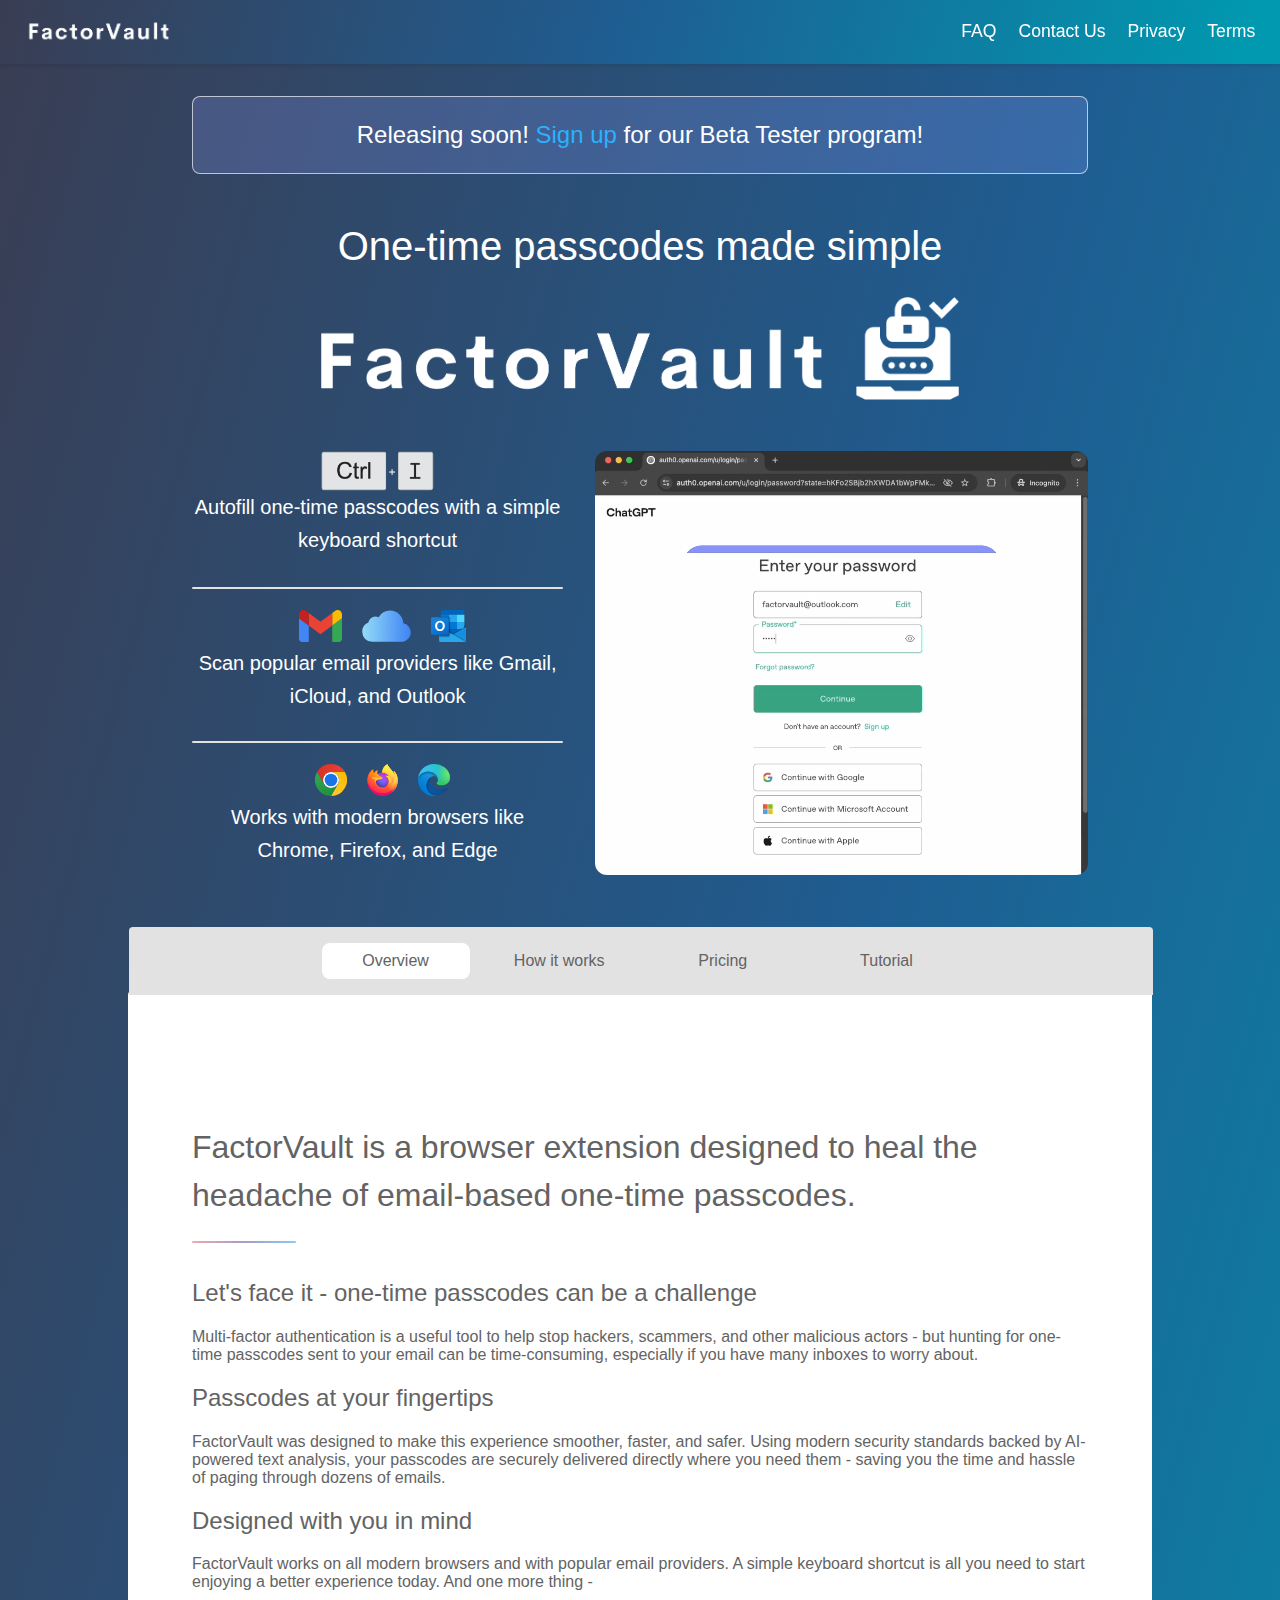
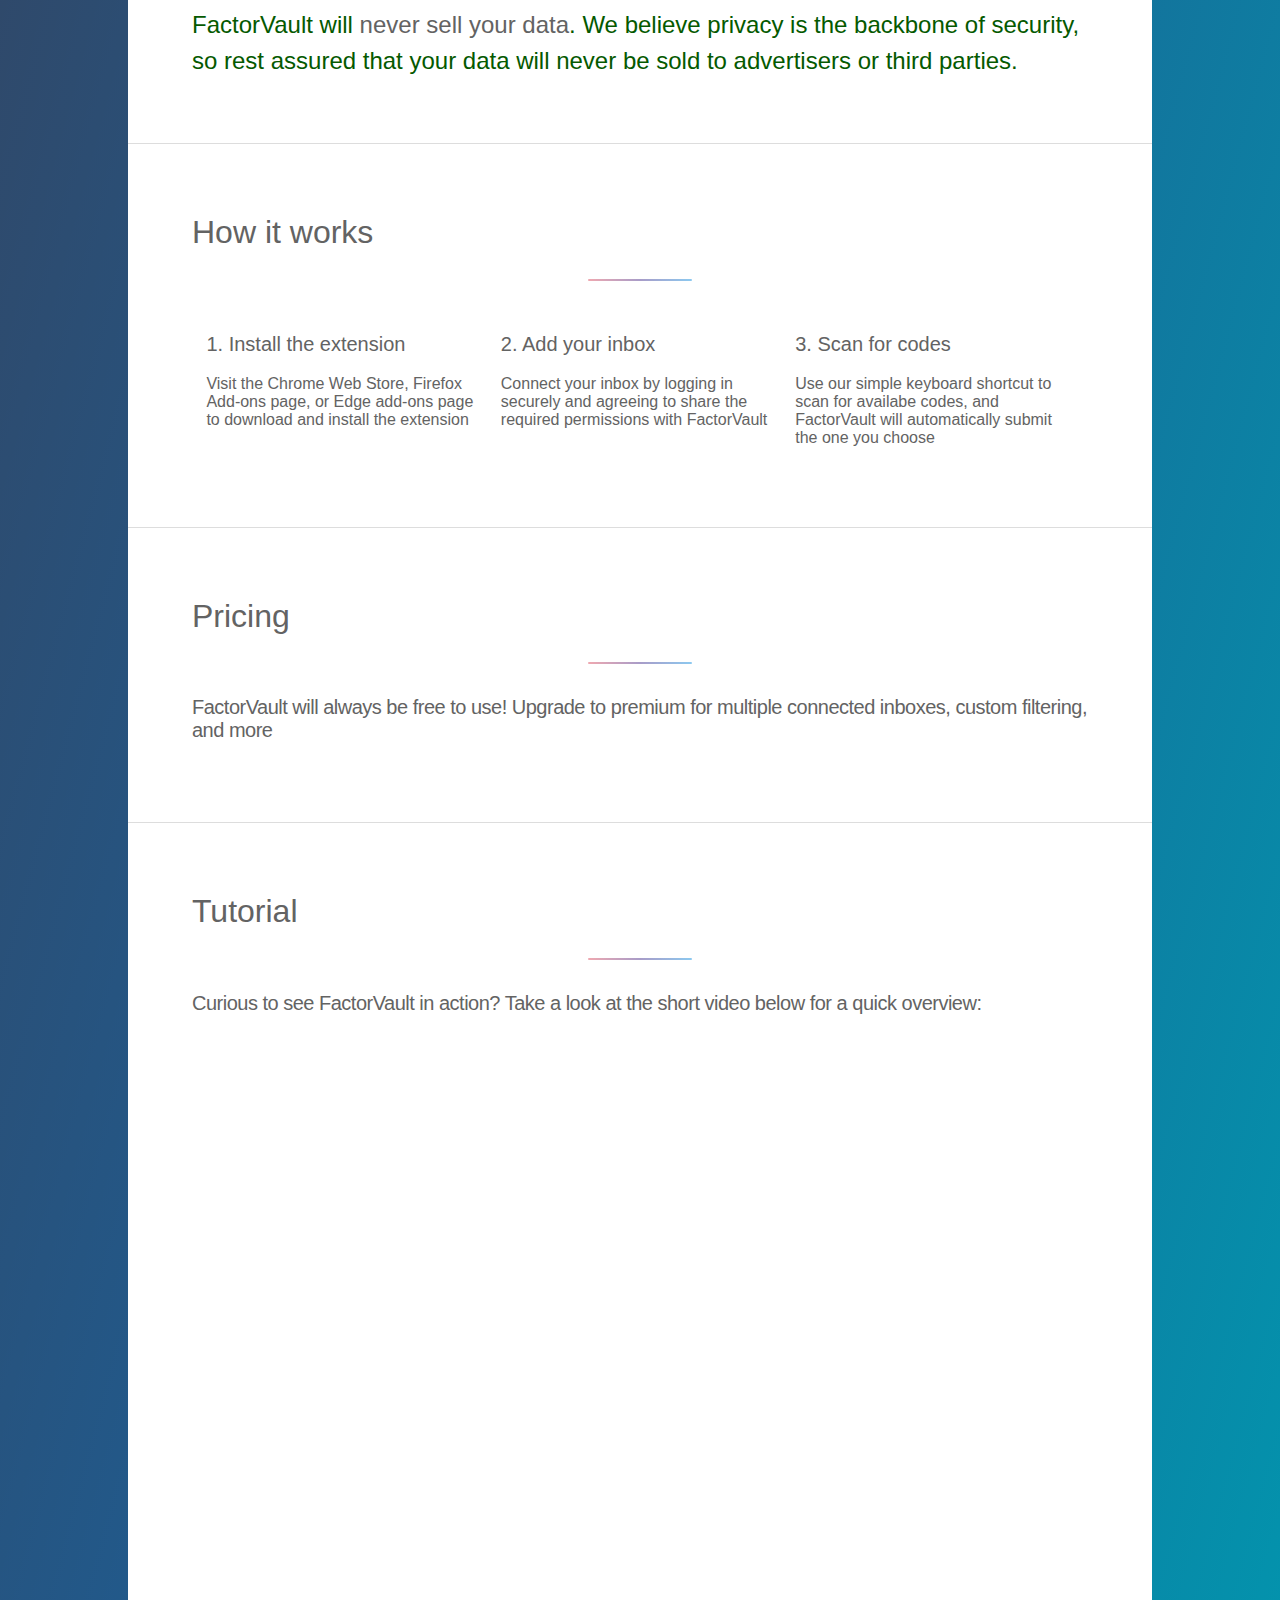
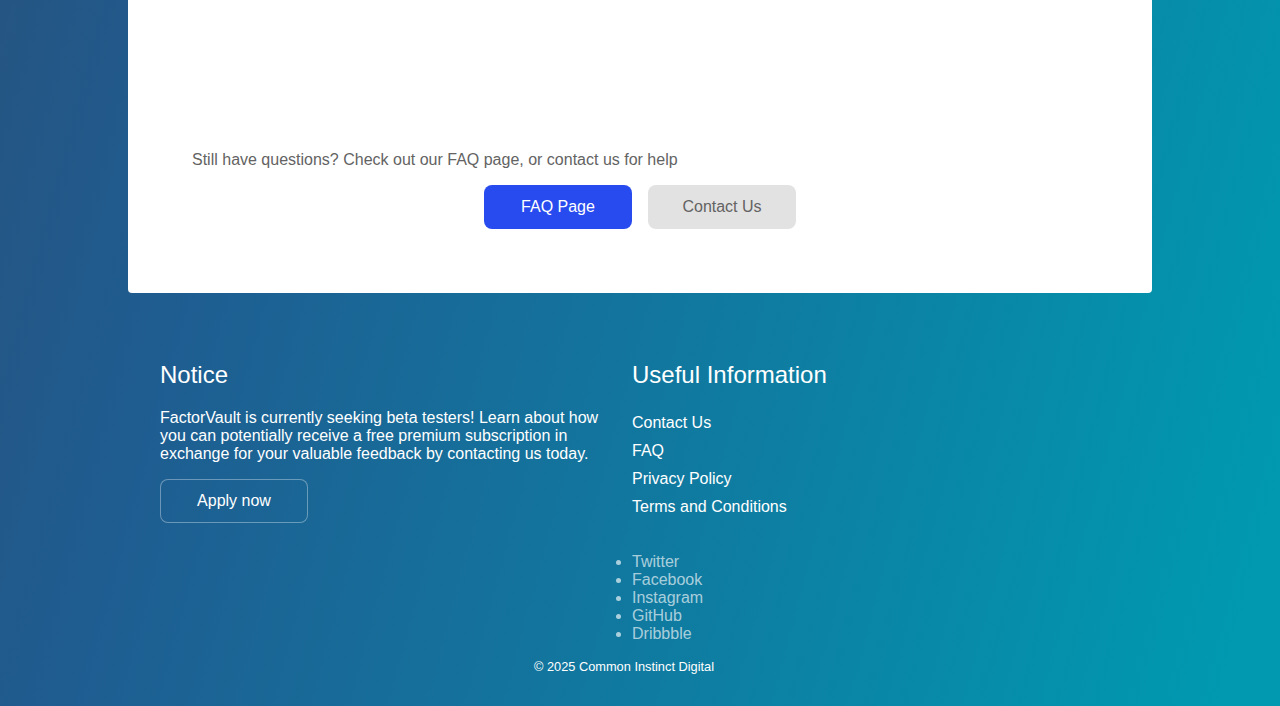
==== commit 04721051: "more linting" ====
--- a/index.html
+++ b/index.html
@@ -265,7 +265,6 @@
             <iframe
               title="FactorVault tutorial video"
               src="https://player.vimeo.com/video/1064858541?h=9bcfed4723&amp;badge=0&amp;autopause=0&amp;player_id=0&amp;app_id=58479"
-              frameborder="0"
               allow="autoplay; fullscreen; picture-in-picture; clipboard-write; encrypted-media"
               title="tutorial"
             ></iframe>
@@ -311,33 +310,31 @@
             <dd></dd>
             <dt><a href="/terms">Terms and Conditions</a></dt>
           </dl>
-          <!-- <ul class="icons">
-            <li>
-              <a href="#" class="icon brands fa-twitter alt"
-                ><span class="label">Twitter</span></a
-              >
-            </li>
-            <li>
-              <a href="#" class="icon brands fa-facebook-f alt"
-                ><span class="label">Facebook</span></a
-              >
-            </li>
-            <li>
-              <a href="#" class="icon brands fa-instagram alt"
-                ><span class="label">Instagram</span></a
-              >
-            </li>
-            <li>
-              <a href="#" class="icon brands fa-github alt"
-                ><span class="label">GitHub</span></a
-              >
-            </li>
-            <li>
-              <a href="#" class="icon brands fa-dribbble alt"
-                ><span class="label">Dribbble</span></a
-              >
-            </li>
-          </ul> -->
+          <li>
+            <a href="#" class="icon brands fa-twitter alt"
+              ><span class="label">Twitter</span></a
+            >
+          </li>
+          <li>
+            <a href="#" class="icon brands fa-facebook-f alt"
+              ><span class="label">Facebook</span></a
+            >
+          </li>
+          <li>
+            <a href="#" class="icon brands fa-instagram alt"
+              ><span class="label">Instagram</span></a
+            >
+          </li>
+          <li>
+            <a href="#" class="icon brands fa-github alt"
+              ><span class="label">GitHub</span></a
+            >
+          </li>
+          <li>
+            <a href="#" class="icon brands fa-dribbble alt"
+              ><span class="label">Dribbble</span></a
+            >
+          </li>
         </section>
         <p class="copyright">&copy; 2025 Common Instinct Digital</p>
       </footer>
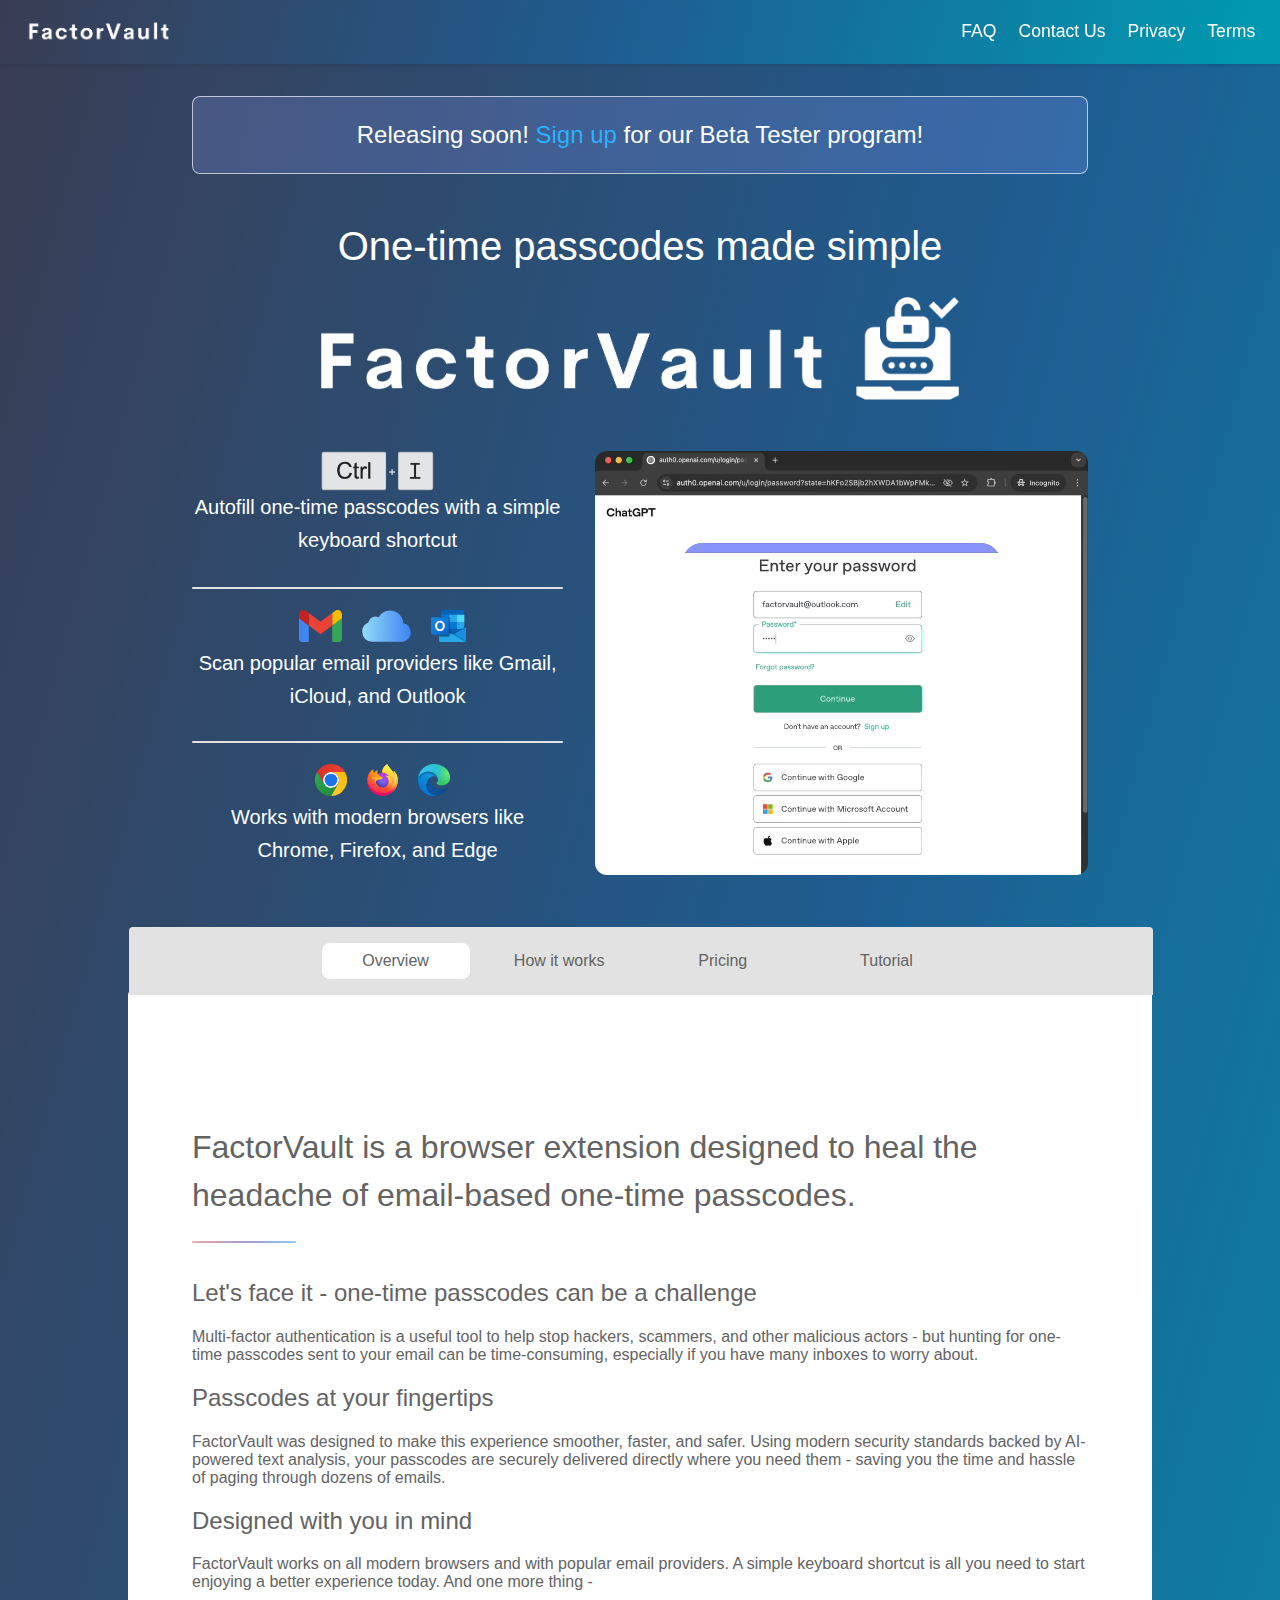
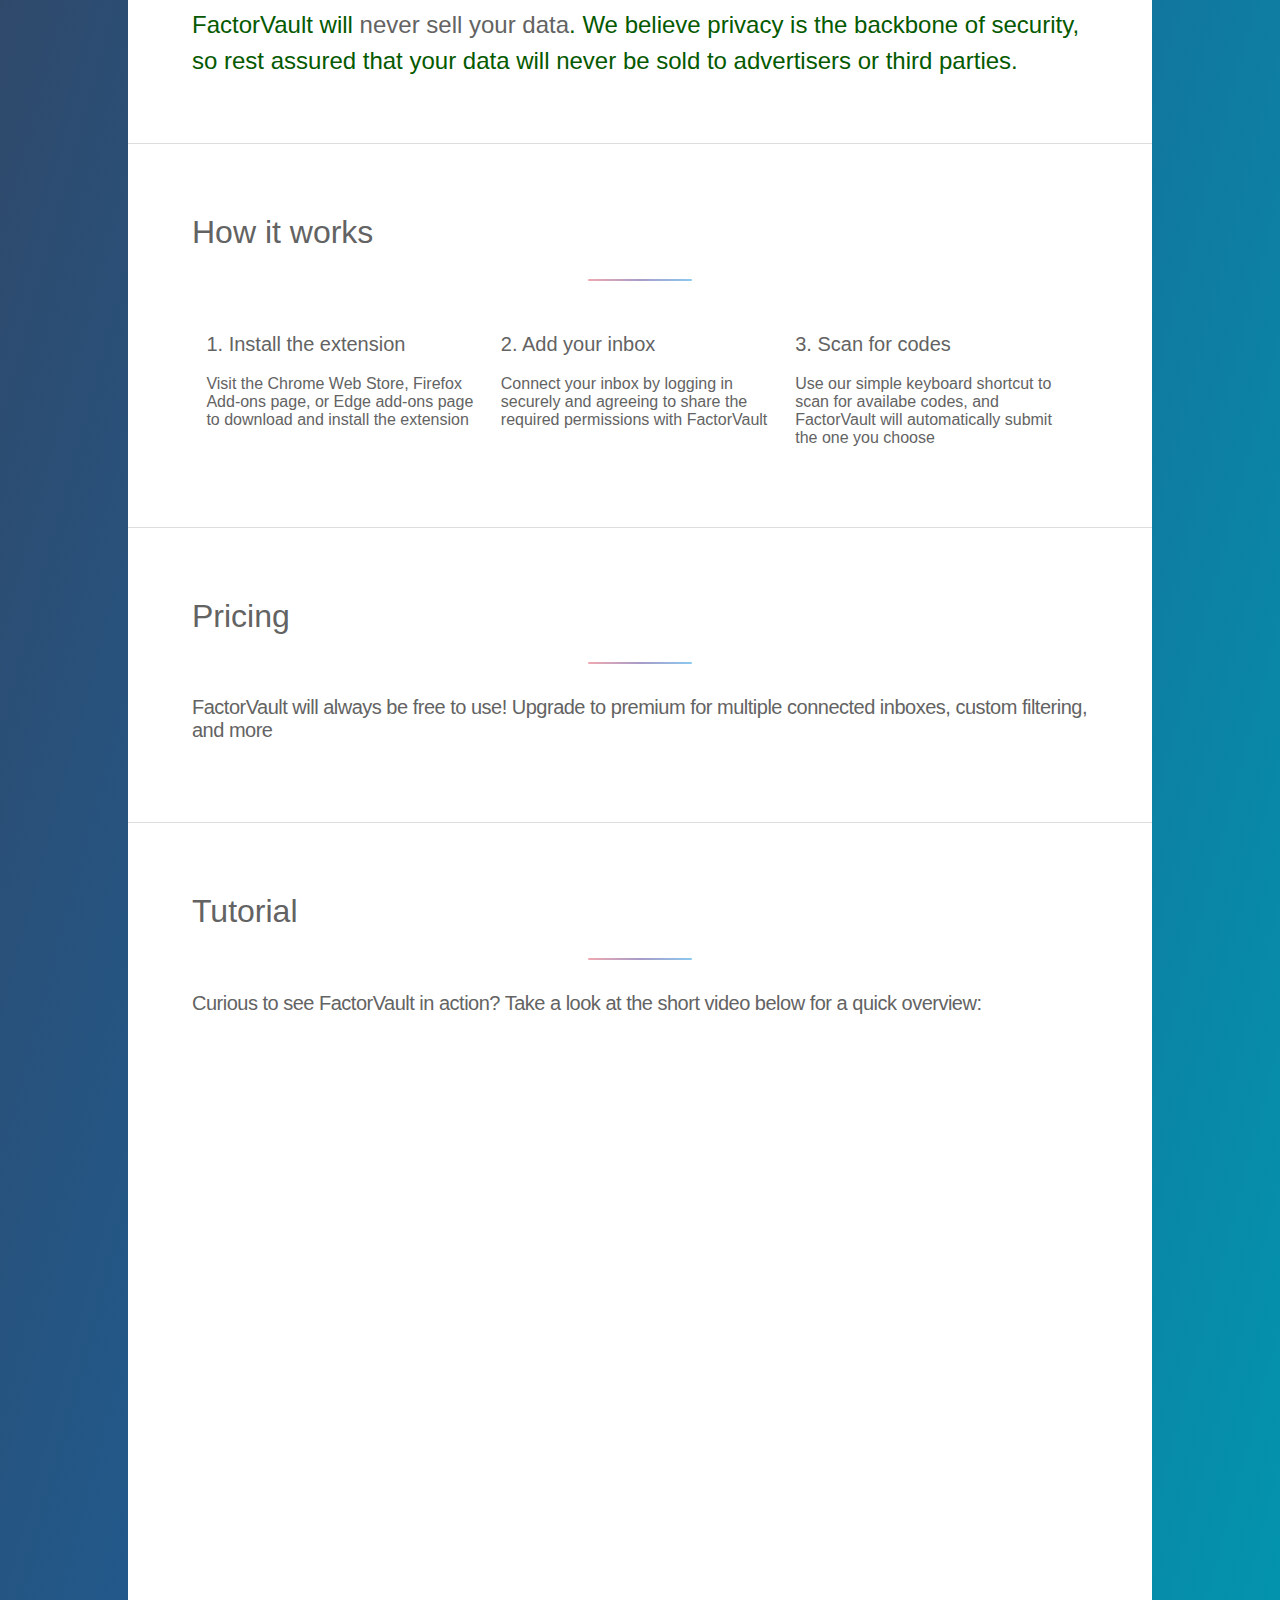
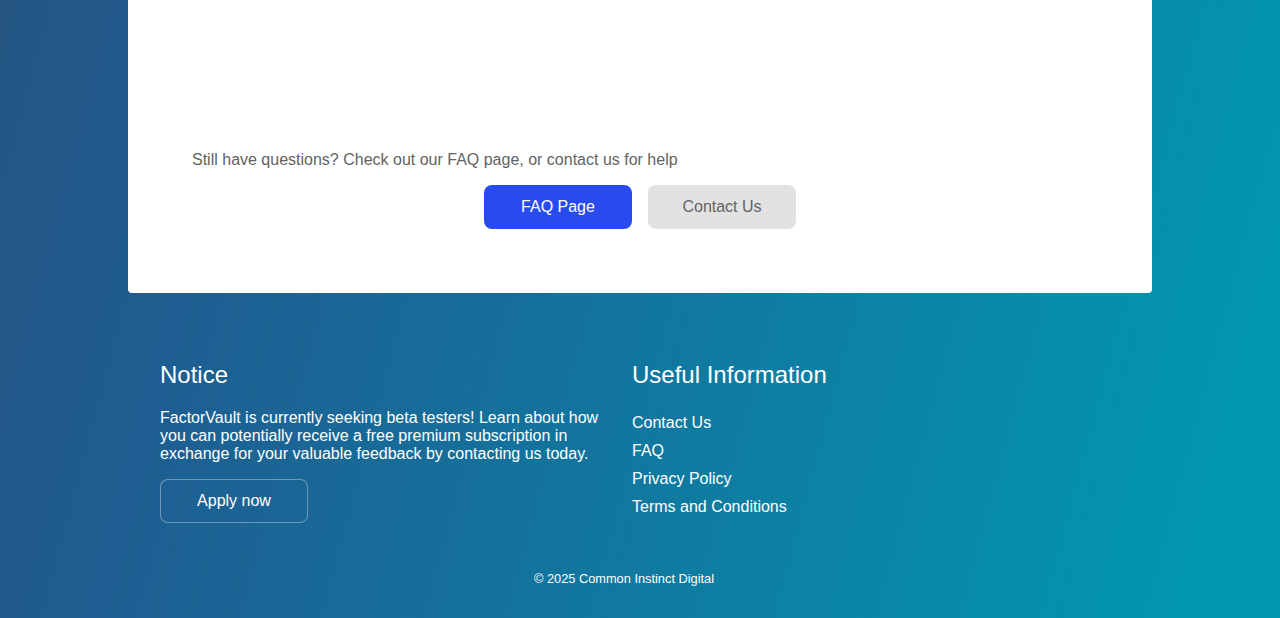
==== commit 63c3b03c: "final cleanup" ====
--- a/index.html
+++ b/index.html
@@ -29,7 +29,7 @@
     /></noscript>
   </head>
   <body class="is-preload">
-    <nav id="top-nav" class="alt flex-nav">
+    <nav id="top-nav" class="alt flex-nav" aria-label="Header">
       <div>
         <a href="/"
           ><img src="./images/branding/name_only.png" alt="FactorVault name"
@@ -134,7 +134,7 @@
       </header>
 
       <!-- Nav -->
-      <nav id="nav">
+      <nav id="nav" aria-label="Main">
         <ul>
           <li><a href="#overview" class="button active">Overview</a></li>
           <li><a href="#features" class="button">How it works</a></li>
@@ -310,31 +310,6 @@
             <dd></dd>
             <dt><a href="/terms">Terms and Conditions</a></dt>
           </dl>
-          <li>
-            <a href="#" class="icon brands fa-twitter alt"
-              ><span class="label">Twitter</span></a
-            >
-          </li>
-          <li>
-            <a href="#" class="icon brands fa-facebook-f alt"
-              ><span class="label">Facebook</span></a
-            >
-          </li>
-          <li>
-            <a href="#" class="icon brands fa-instagram alt"
-              ><span class="label">Instagram</span></a
-            >
-          </li>
-          <li>
-            <a href="#" class="icon brands fa-github alt"
-              ><span class="label">GitHub</span></a
-            >
-          </li>
-          <li>
-            <a href="#" class="icon brands fa-dribbble alt"
-              ><span class="label">Dribbble</span></a
-            >
-          </li>
         </section>
         <p class="copyright">&copy; 2025 Common Instinct Digital</p>
       </footer>
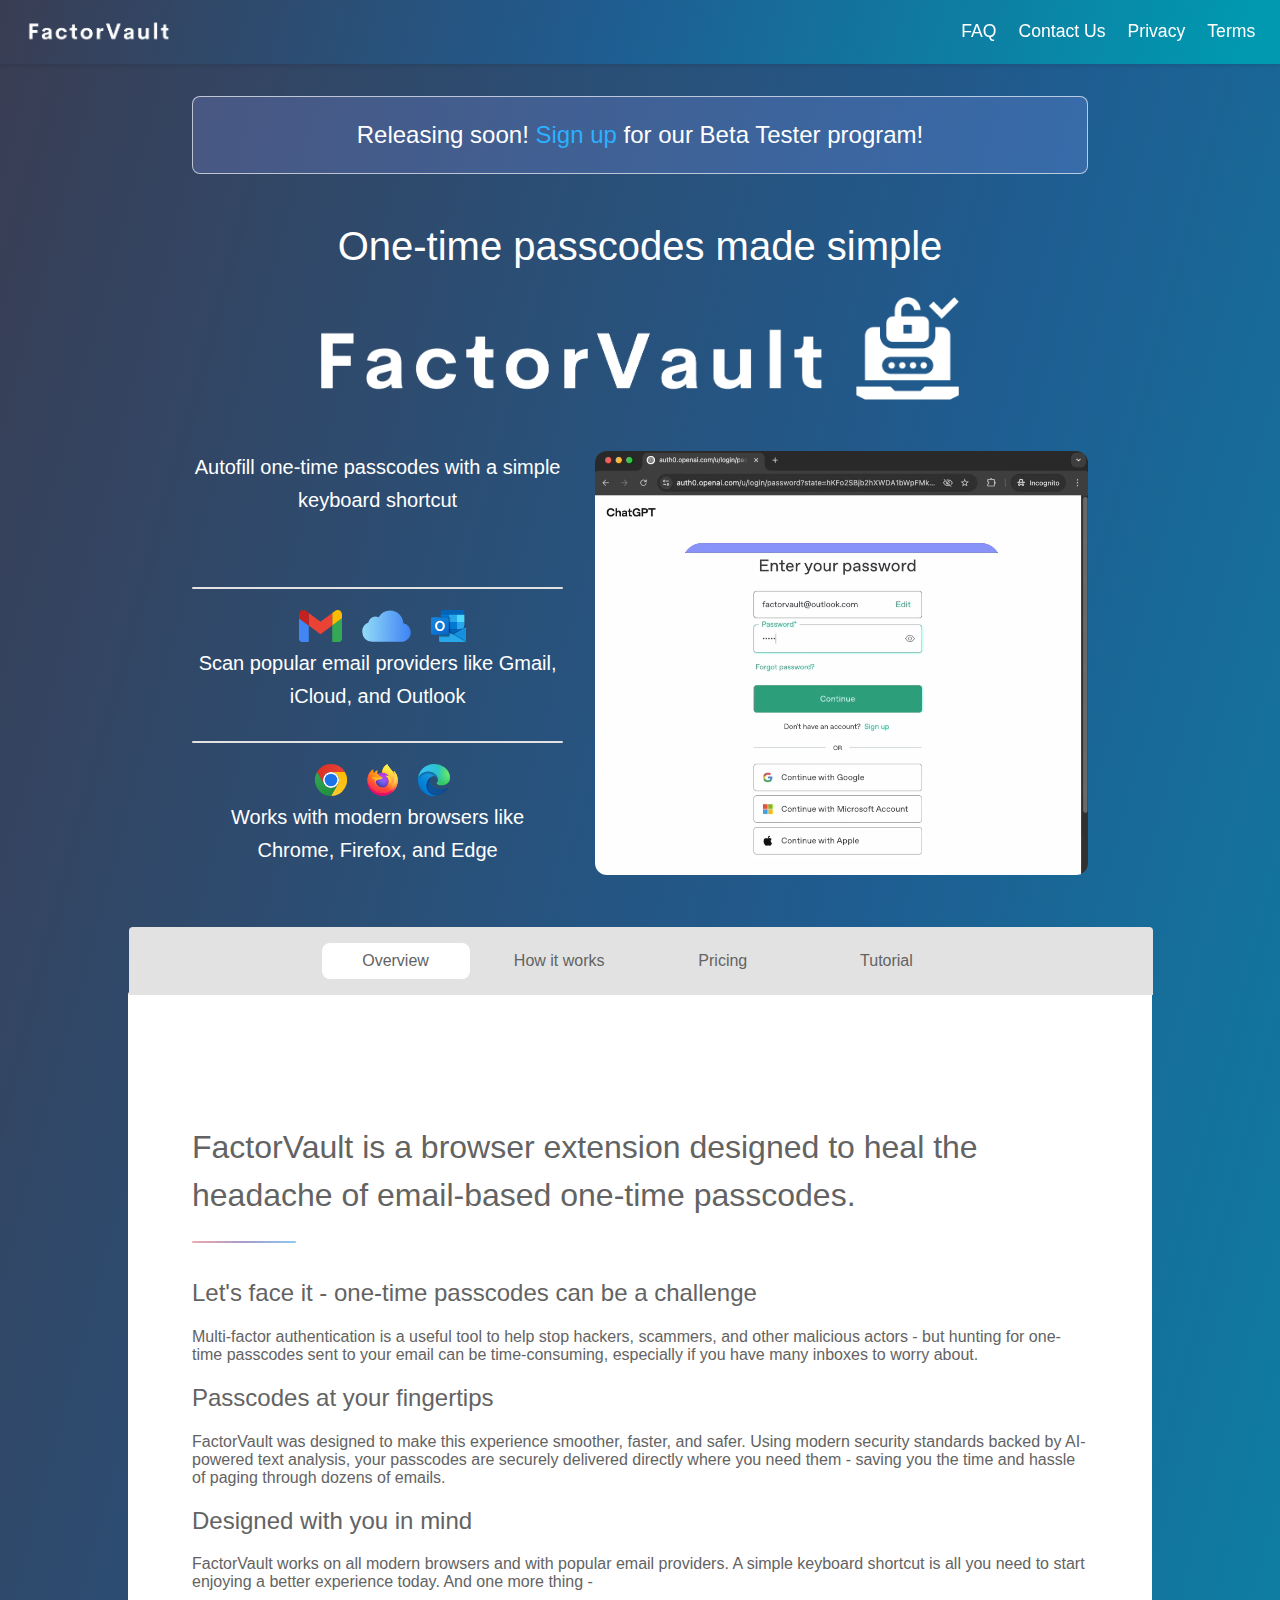
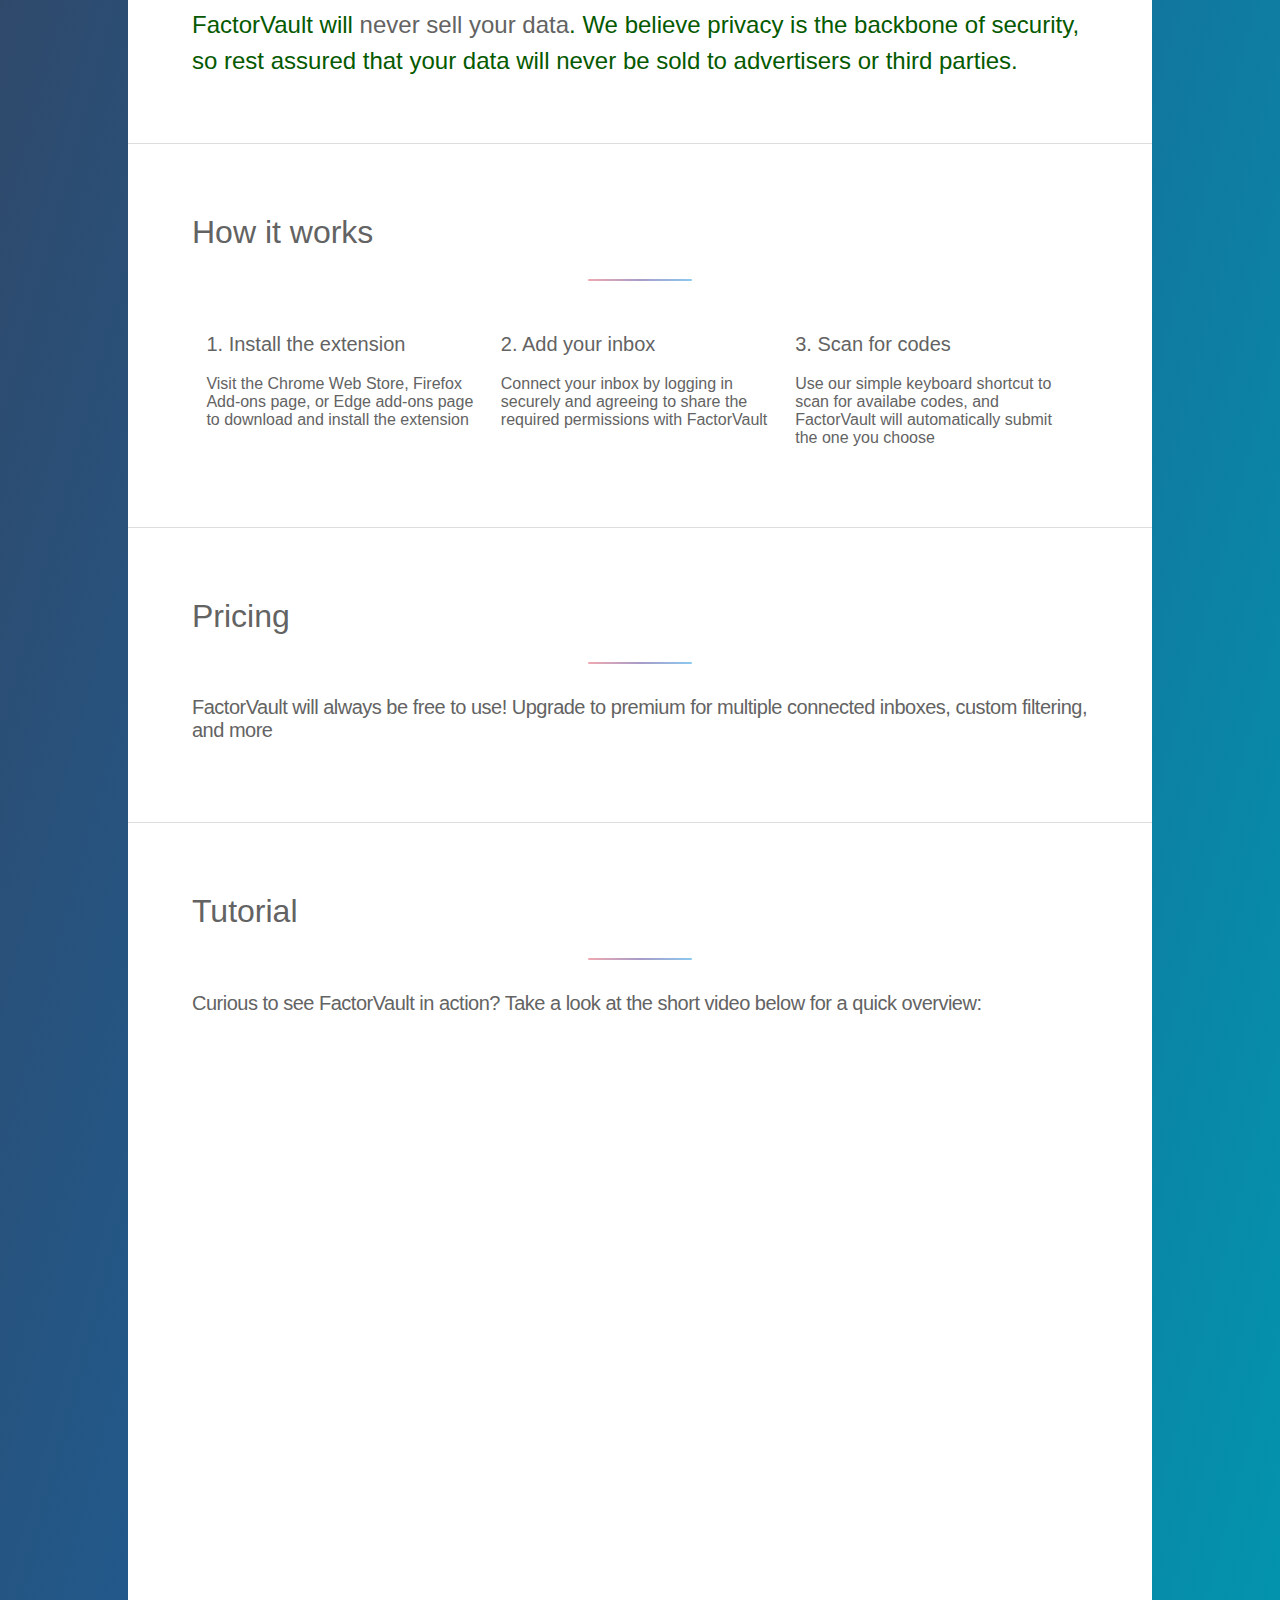
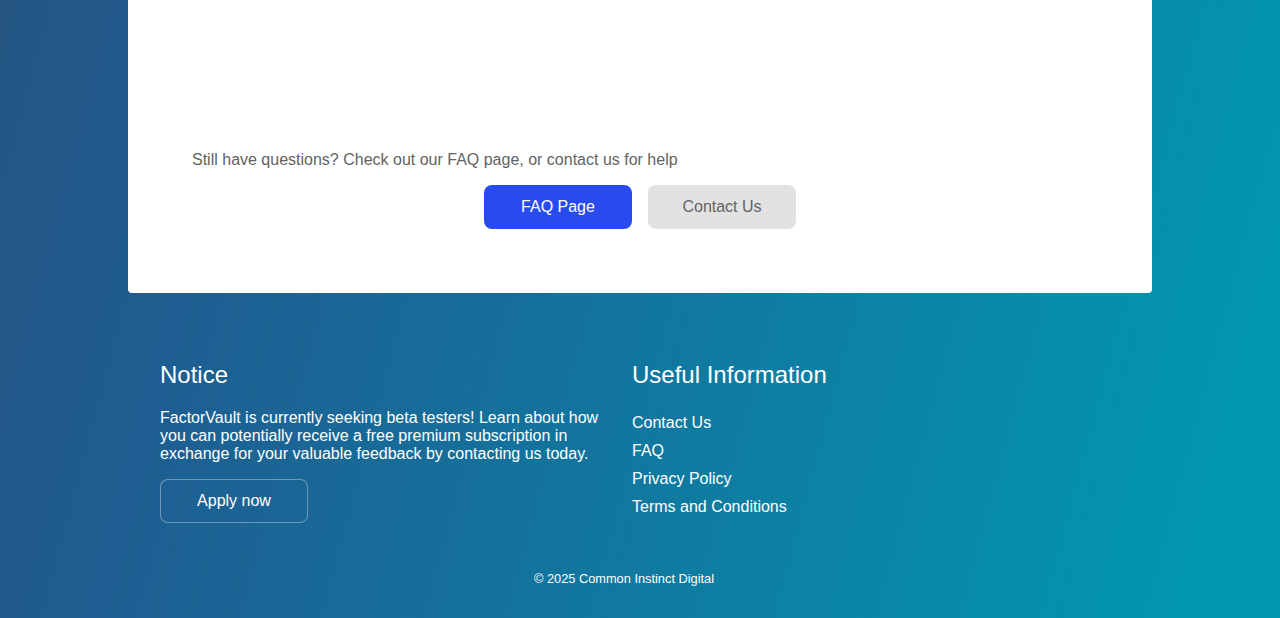
==== commit ef762137: "optimizing some lighthouse elements" ====
--- a/index.html
+++ b/index.html
@@ -6,7 +6,9 @@
     <meta charset="utf-8" />
     <meta name="viewport" content="width=device-width, initial-scale=1" />
     <link rel="preconnect" href="https://js.stripe.com" />
-    <link rel="stylesheet" href="assets/css/main.css" defer />
+    <link rel="preconnect" href="https://i.vimeocdn.com" />
+    <link rel="preconnect" href="https://f.vimeocdn.com" />
+    <link rel="stylesheet" href="assets/css/main.css" media="screen" defer />
     <link
       rel="apple-touch-icon"
       sizes="180x180"
